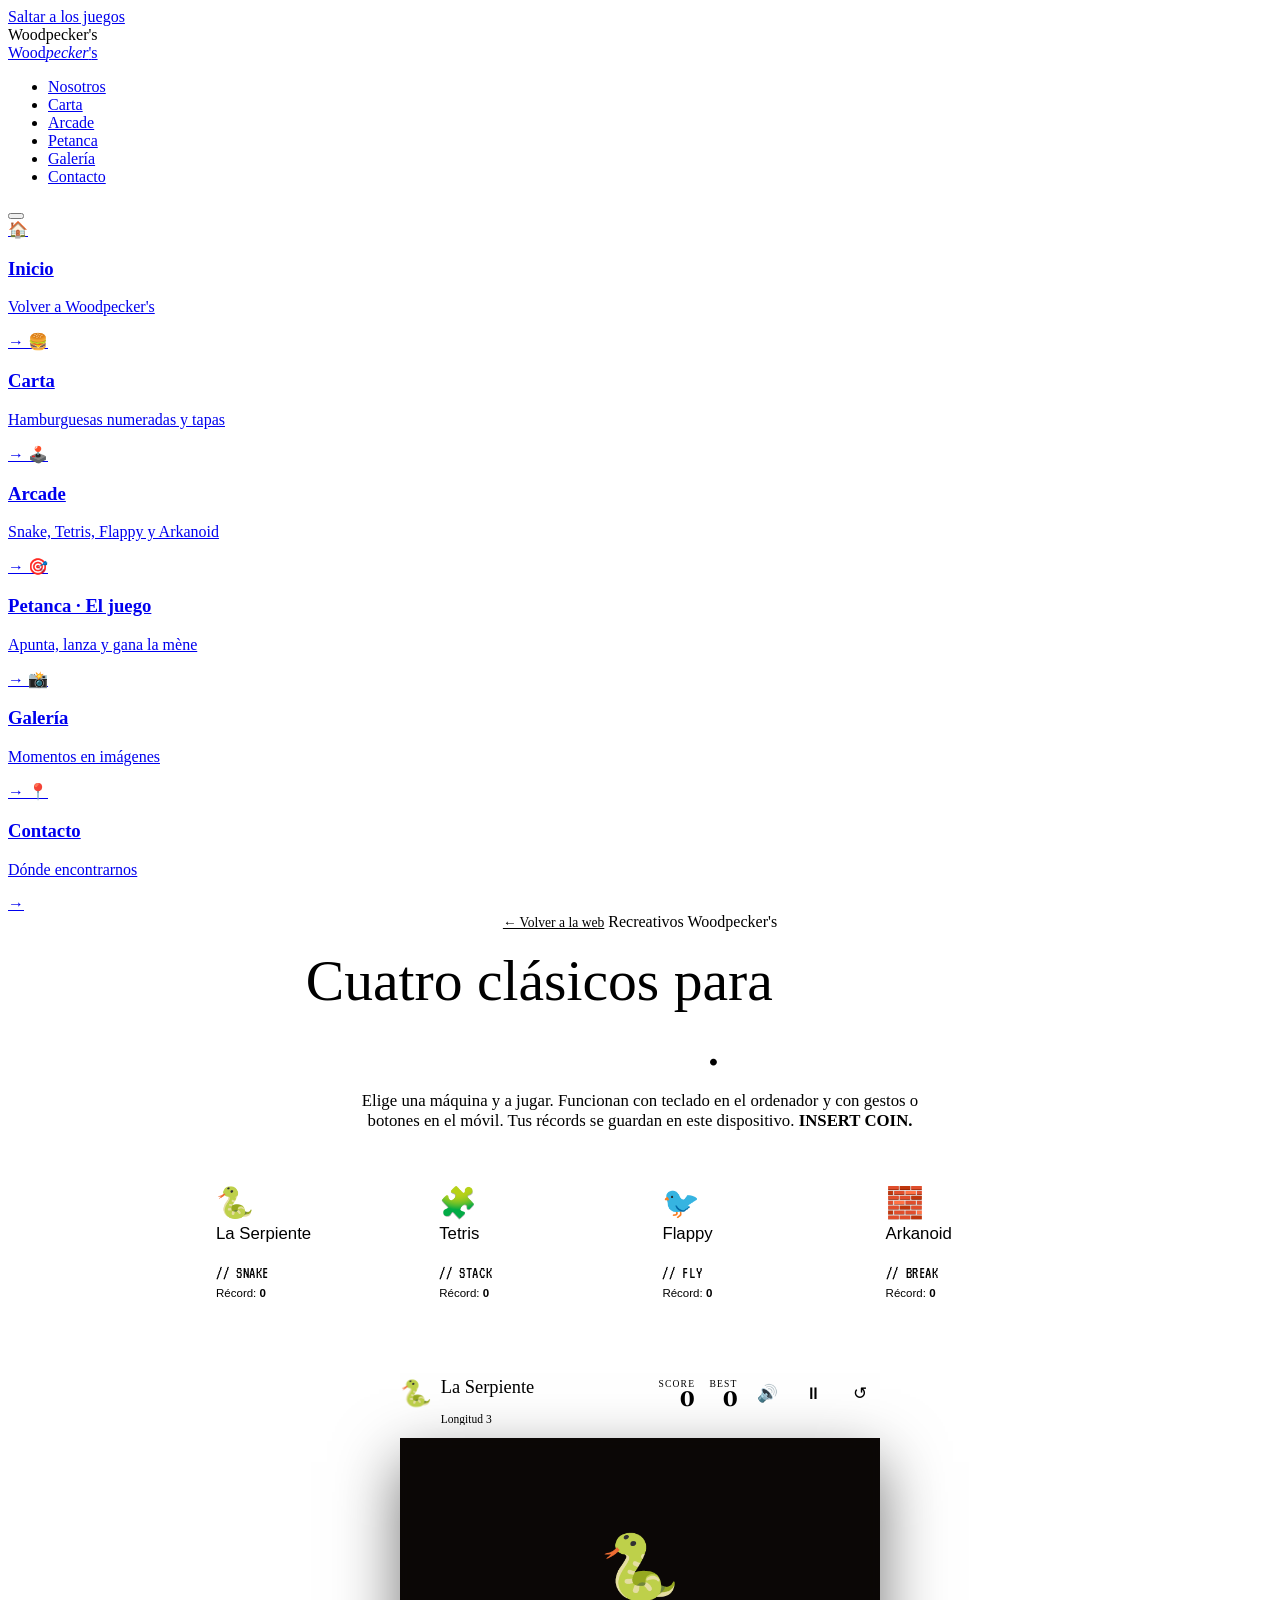
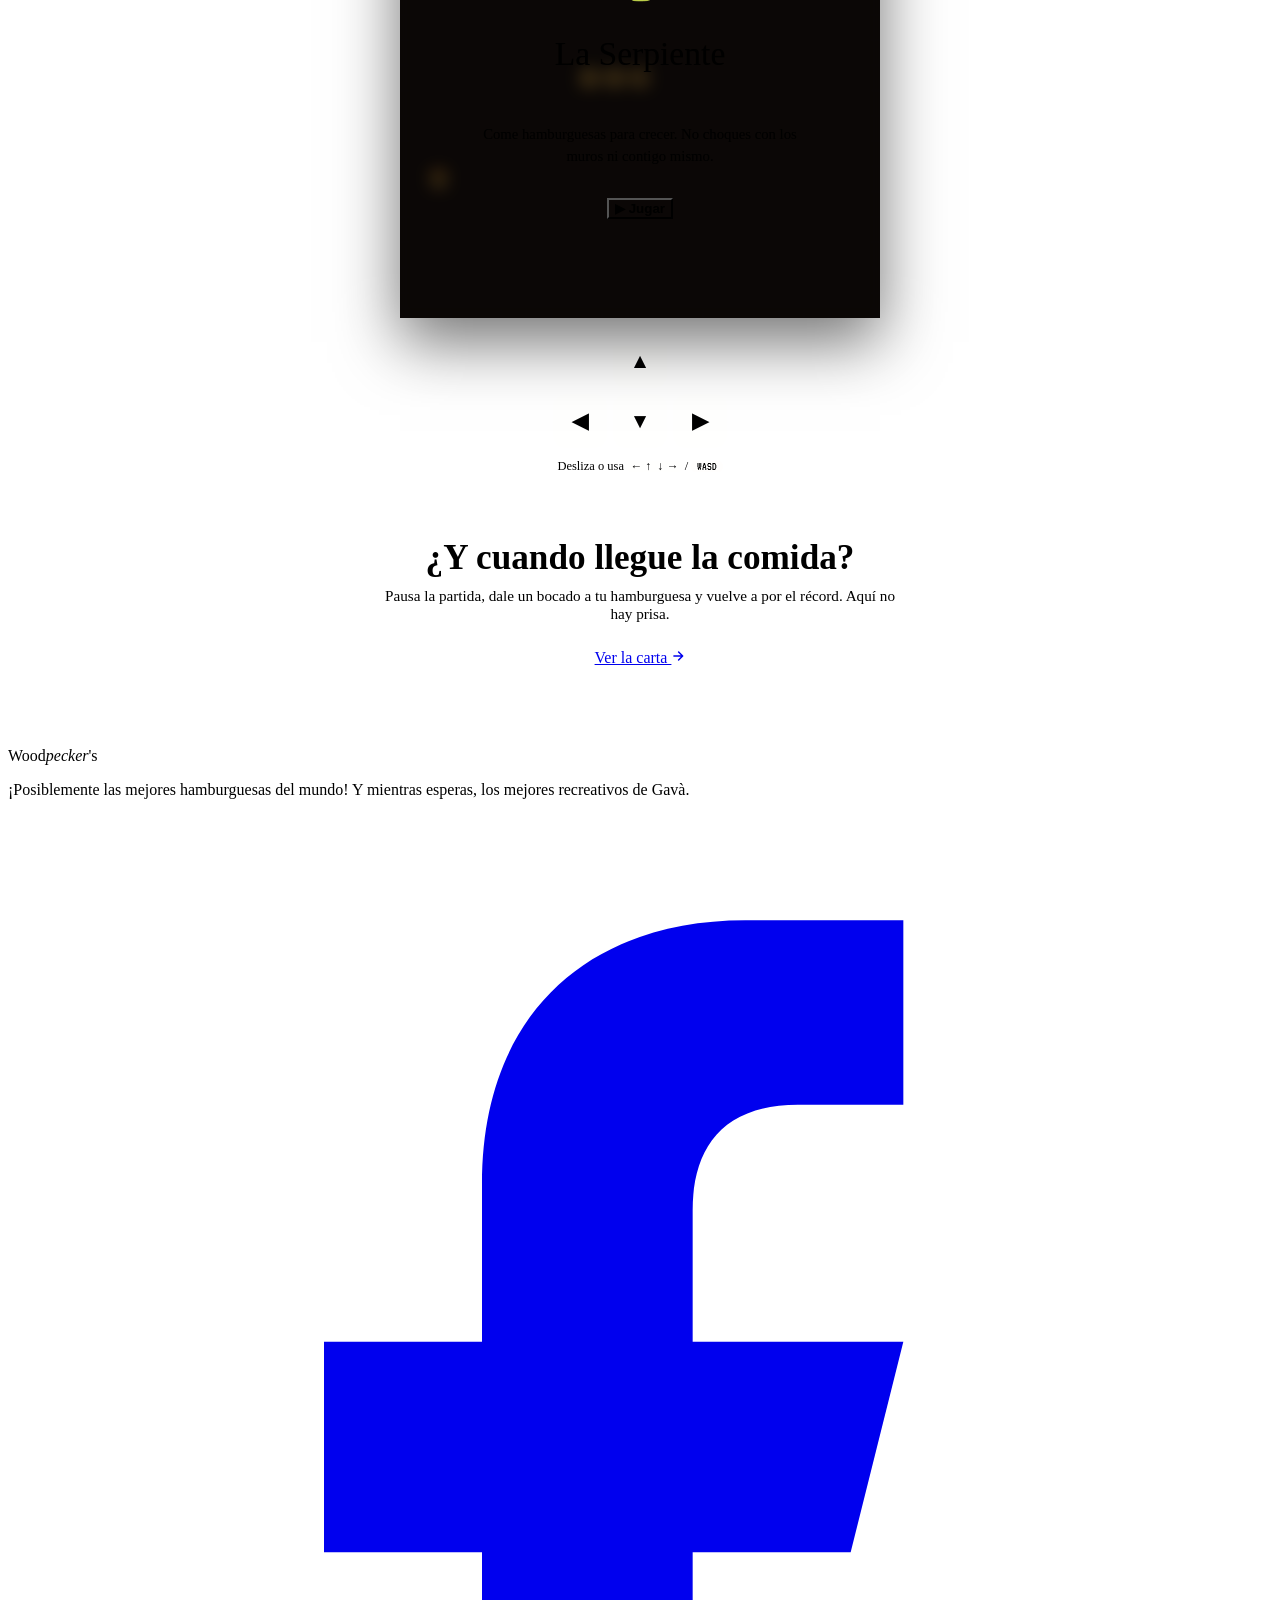
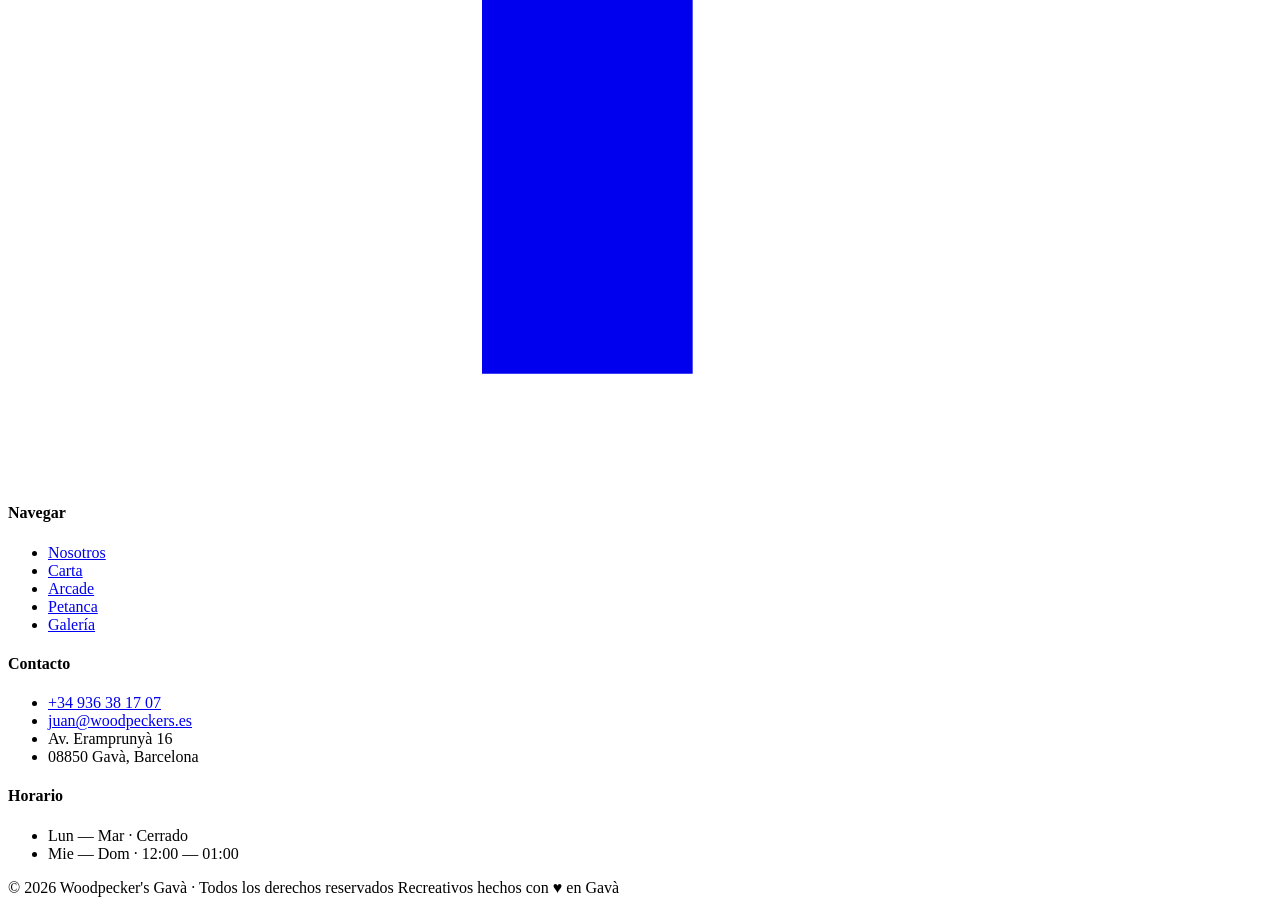
==== arcade.html @ 846795a3 "Add files via upload" ====
<!DOCTYPE html>
<html lang="es">
<head>
<meta charset="UTF-8" />
<meta name="viewport" content="width=device-width, initial-scale=1.0, viewport-fit=cover, user-scalable=no" />
<meta name="theme-color" content="#0e0a08" />
<meta name="description" content="Recreativos Woodpecker's — juega gratis a Snake, Tetris, Flappy y Arkanoid mientras esperas tu hamburguesa. Cuatro clásicos retro jugables desde el móvil." />
<meta property="og:title" content="Recreativos Woodpecker's · Arcade" />
<meta property="og:description" content="Snake, Tetris, Flappy y Arkanoid. Cuatro clásicos para matar la espera, jugables desde tu móvil." />
<meta property="og:type" content="website" />
<meta property="og:url" content="https://woodpeckers.es/arcade.html" />
<meta property="og:image" content="https://woodpeckers.es/img/hero.webp" />
<meta property="og:locale" content="es_ES" />
<meta property="og:site_name" content="Woodpecker's Gavà" />
<link rel="canonical" href="https://woodpeckers.es/arcade.html" />
<title>Recreativos Woodpecker's · Snake, Tetris, Flappy y Arkanoid</title>

<link rel="icon" href="data:image/svg+xml,%3Csvg xmlns='http://www.w3.org/2000/svg' viewBox='0 0 100 100'%3E%3Ctext y='.9em' font-size='90'%3E🕹️%3C/text%3E%3C/svg%3E" />

<link rel="preconnect" href="https://fonts.googleapis.com">
<link rel="preconnect" href="https://fonts.gstatic.com" crossorigin>
<link href="https://fonts.googleapis.com/css2?family=Fraunces:ital,opsz,wght@0,9..144,300;0,9..144,500;0,9..144,700;0,9..144,900;1,9..144,500&family=Inter:wght@300;400;500;600;700&family=VT323&display=swap" rel="stylesheet">
<link rel="stylesheet" href="css/base.css" />

<style>
/* Utilidades específicas del arcade (el resto está en css/base.css) */
.grad-text-pixel { background: linear-gradient(135deg, var(--pixel), var(--lettuce)); -webkit-background-clip: text; background-clip: text; -webkit-text-fill-color: transparent; color: transparent; }
.btn-pixel { background: linear-gradient(135deg, var(--pixel), var(--lettuce)); color: var(--bg); font-weight: 600; box-shadow: 0 4px 16px var(--pixel-glow), inset 0 1px 0 rgba(255,255,255,.25); }
.btn-pixel:hover { transform: translateY(-3px); box-shadow: 0 12px 32px var(--pixel-glow), inset 0 1px 0 rgba(255,255,255,.3); }

/* =========================
   ARCADE PAGE
========================= */
.arc-page { padding-top: calc(var(--nav-h) + clamp(1.5rem, 6vw, 3rem)); padding-bottom: clamp(3rem, 8vw, 5rem); }
.game-hero { text-align: center; max-width: 760px; margin: 0 auto clamp(1.6rem, 4vw, 2.4rem); }
.game-hero h1 { font-size: clamp(2.1rem, 8vw, 3.6rem); font-weight: 500; margin: .7rem 0 .8rem; }
.game-hero h1 em { font-style: normal; }
.game-hero p { color: var(--cream-dim); max-width: 580px; margin: 0 auto; font-size: clamp(.95rem, 2.6vw, 1.05rem); }
.game-back { display: inline-flex; align-items: center; gap: .4rem; font-size: .85rem; color: var(--cream-dim); margin-bottom: .4rem; transition: color .3s; }
.game-back:hover { color: var(--mustard); }

/* SELECTOR */
.arc-select { display: grid; grid-template-columns: repeat(4, 1fr); gap: .8rem; max-width: 880px; margin: 0 auto clamp(2rem, 5vw, 3rem); }
.arc-card { position: relative; overflow: hidden; text-align: left; background: var(--surface); border: 1px solid var(--border); border-radius: var(--radius); padding: 1.1rem 1rem 1rem; transition: border-color .35s, transform .35s var(--ease-out), box-shadow .35s; display: flex; flex-direction: column; gap: .25rem; }
.arc-card::before { content: ""; position: absolute; inset: 0; background: radial-gradient(120px 120px at 50% 0%, var(--pixel-glow), transparent 70%); opacity: 0; transition: opacity .35s; pointer-events: none; }
.arc-card:hover { transform: translateY(-4px); border-color: rgba(123,228,149,.4); box-shadow: 0 16px 36px rgba(0,0,0,.4); }
.arc-card:hover::before { opacity: .7; }
.arc-card[aria-pressed="true"] { border-color: var(--pixel); box-shadow: 0 0 0 1px var(--pixel), 0 16px 36px rgba(0,0,0,.45); }
.arc-card[aria-pressed="true"]::before { opacity: 1; }
.arc-card .ac-emoji { font-size: 1.9rem; line-height: 1; }
.arc-card h3 { font-size: 1.05rem; font-weight: 500; margin-top: .15rem; }
.arc-card .ac-tag { font-family: 'VT323', monospace; font-size: 1rem; letter-spacing: .04em; color: var(--pixel); }
.arc-card .ac-best { font-size: .72rem; color: var(--cream-dim); margin-top: .15rem; }
.arc-card .ac-best b { color: var(--mustard); font-weight: 600; }

/* CONSOLE */
.arc-console { width: 100%; max-width: 480px; margin: 0 auto; }

.arc-hud { display: flex; align-items: center; gap: .6rem; margin-bottom: .8rem; }
.arc-title { display: flex; align-items: center; gap: .55rem; flex: 1 1 auto; min-width: 0; }
.arc-title .ah-emoji { font-size: 1.6rem; line-height: 1; flex-shrink: 0; }
.arc-title h2 { font-size: 1.15rem; font-weight: 500; line-height: 1.05; }
.arc-title .ah-info { display: block; font-size: .72rem; color: var(--cream-dim); margin-top: .1rem; white-space: nowrap; overflow: hidden; text-overflow: ellipsis; }
.arc-scores { display: flex; gap: .9rem; flex-shrink: 0; }
.arc-scores > div { text-align: right; }
.arc-scores span { display: block; font-size: .6rem; letter-spacing: .12em; text-transform: uppercase; color: var(--cream-dim); }
.arc-scores b { font-family: 'Fraunces', serif; font-size: 1.3rem; line-height: 1; }
.arc-scores .as-score b { color: var(--pixel); }
.arc-scores .as-best b { color: var(--mustard); }
.arc-actions { display: flex; gap: .4rem; flex-shrink: 0; }
.arc-iconbtn { width: 40px; height: 40px; border-radius: 11px; border: 1px solid var(--border-strong); background: rgba(254,245,231,.03); display: inline-flex; align-items: center; justify-content: center; font-size: 1.05rem; transition: border-color .3s, background .3s, transform .2s; }
.arc-iconbtn:hover { border-color: var(--mustard); background: rgba(252,191,73,.08); transform: translateY(-2px); }
.arc-iconbtn:active { transform: translateY(0) scale(.94); }

/* STAGE */
.arc-stage { position: relative; border-radius: var(--radius); overflow: hidden; border: 1px solid var(--border-strong); box-shadow: 0 24px 60px rgba(0,0,0,.55), inset 0 1px 0 rgba(255,255,255,.04); background: #0b0805; touch-action: none; }
#gameCanvas { width: 100%; height: auto; display: block; touch-action: none; image-rendering: optimizeQuality; }

.arc-overlay { position: absolute; inset: 0; display: flex; flex-direction: column; align-items: center; justify-content: center; text-align: center; gap: .45rem; padding: 1.6rem; background: rgba(11,8,6,.86); -webkit-backdrop-filter: blur(7px); backdrop-filter: blur(7px); opacity: 0; visibility: hidden; transition: opacity .35s var(--ease-out), visibility .35s; z-index: 5; }
.arc-overlay.show { opacity: 1; visibility: visible; }
.arc-overlay .arc-big { font-size: clamp(2.6rem, 14vw, 4rem); line-height: 1; }
.arc-overlay h2 { font-size: clamp(1.5rem, 7vw, 2.1rem); font-weight: 500; }
.arc-overlay p { color: var(--cream-dim); font-size: .92rem; max-width: 320px; line-height: 1.5; }
.arc-overlay .arc-newbest { color: var(--pixel); font-weight: 600; font-size: .85rem; letter-spacing: .04em; }
.arc-overlay .btn { margin-top: .6rem; }

/* CONTROLS */
.arc-controls { display: flex; align-items: center; justify-content: center; gap: .55rem; margin-top: 1rem; min-height: 56px; flex-wrap: wrap; touch-action: manipulation; }
.arc-controls[data-layout="dpad"] { display: grid; grid-template-columns: repeat(3, 54px); grid-template-rows: repeat(2, 54px); gap: 6px; justify-content: center; }
.arc-controls[data-layout="dpad"] .cb-up { grid-column: 2; grid-row: 1; }
.arc-controls[data-layout="dpad"] .cb-left { grid-column: 1; grid-row: 2; }
.arc-controls[data-layout="dpad"] .cb-down { grid-column: 2; grid-row: 2; }
.arc-controls[data-layout="dpad"] .cb-right { grid-column: 3; grid-row: 2; }
.cbtn { -webkit-user-select: none; user-select: none; -webkit-tap-highlight-color: transparent; height: 54px; min-width: 54px; padding: 0 1rem; border-radius: 13px; border: 1px solid var(--border-strong); background: rgba(254,245,231,.04); display: inline-flex; align-items: center; justify-content: center; font-size: 1.3rem; font-weight: 600; color: var(--cream); transition: background .15s, border-color .15s, transform .1s; }
.cbtn .cb-lbl { font-family: 'VT323', monospace; font-size: 1.05rem; letter-spacing: .05em; margin-left: .4rem; color: var(--cream-dim); }
.cbtn:hover { border-color: var(--mustard); }
.cbtn.pressed { background: rgba(252,191,73,.16); border-color: var(--mustard); transform: scale(.95); }
.cbtn.cb-primary { background: linear-gradient(135deg, var(--pixel), var(--lettuce)); color: var(--bg); border-color: transparent; flex: 1 1 auto; max-width: 320px; font-family: 'Inter', sans-serif; font-size: 1rem; }
.cbtn.cb-flap { height: 64px; font-size: 1.1rem; letter-spacing: .02em; }
.arc-hint { text-align: center; font-size: .78rem; color: var(--cream-dim); margin-top: .7rem; min-height: 1.2em; padding: 0 .5rem; }
.arc-hint kbd { font-family: 'VT323', monospace; background: rgba(254,245,231,.07); border: 1px solid var(--border); border-radius: 5px; padding: 0 .35rem; font-size: .95em; color: var(--cream); }

/* HOW / OTHER GAMES */
.arc-more { max-width: 720px; margin: clamp(2.5rem, 7vw, 4rem) auto 0; text-align: center; }
.arc-more h2 { font-size: clamp(1.6rem, 5vw, 2.2rem); margin-bottom: .6rem; }
.arc-more h2 em { font-style: normal; }
.arc-more p { color: var(--cream-dim); max-width: 520px; margin: 0 auto 1.6rem; font-size: .95rem; }

/* RESPONSIVE */
@media (max-width: 620px) {
  .arc-select { grid-template-columns: repeat(2, 1fr); }
}
@media (max-width: 480px) {
  .arc-page { padding-top: calc(var(--nav-h) + .8rem); }
  .game-hero { margin-bottom: 1rem; }
  .game-hero p { display: none; }
  .arc-scores { gap: .7rem; }
  .arc-scores b { font-size: 1.1rem; }
  .arc-title h2 { font-size: 1.05rem; }
}
@media (max-height: 720px) {
  .game-hero p { display: none; }
}
@media print { .arc-controls { display: none; } }
</style>
</head>
<body>

<a class="skip-link" href="#arcade">Saltar a los juegos</a>

<!-- SCROLL PROGRESS -->
<div class="scroll-progress" aria-hidden="true"><div class="scroll-progress-bar"></div></div>

<!-- LOADER -->
<div id="loader" aria-hidden="true">
  <div class="loader-logo">
    <span>Wood</span><span>pecker</span><span>'</span><span>s</span>
  </div>
</div>

<!-- NAV -->
<header class="nav" id="nav" role="banner">
  <a href="index.html" class="brand" aria-label="Woodpecker's Gavà - Inicio">
    Wood<em>pecker</em><span class="apos">'</span>s
  </a>
  <nav aria-label="Navegación principal">
    <ul class="nav-links">
      <li><a href="index.html#historia">Nosotros</a></li>
      <li><a href="carta.html">Carta</a></li>
      <li><a href="arcade.html" class="active" aria-current="page">Arcade</a></li>
      <li><a href="petanca.html">Petanca</a></li>
      <li><a href="index.html#galeria">Galería</a></li>
      <li><a href="index.html#visita">Contacto</a></li>
    </ul>
  </nav>
  <button class="menu-toggle" id="menuToggle" aria-label="Abrir menú" aria-expanded="false" aria-controls="mobileMenu" type="button">
    <span class="bar"></span>
    <span class="bar"></span>
  </button>
</header>

<!-- MOBILE MENU -->
<nav class="mobile-menu" id="mobileMenu" aria-label="Menú de navegación móvil" aria-hidden="true">
  <div class="mobile-menu-nav">
    <a href="index.html" class="mobile-menu-item">
      <span class="mobile-menu-icon hero-icon" aria-hidden="true">🏠</span>
      <div class="mobile-menu-text"><h3>Inicio</h3><p>Volver a Woodpecker's</p></div>
      <span class="mobile-menu-arrow" aria-hidden="true">→</span>
    </a>
    <a href="carta.html" class="mobile-menu-item">
      <span class="mobile-menu-icon cart-icon" aria-hidden="true">🍔</span>
      <div class="mobile-menu-text"><h3>Carta</h3><p>Hamburguesas numeradas y tapas</p></div>
      <span class="mobile-menu-arrow" aria-hidden="true">→</span>
    </a>
    <a href="arcade.html" class="mobile-menu-item">
      <span class="mobile-menu-icon arcade-icon" aria-hidden="true">🕹️</span>
      <div class="mobile-menu-text"><h3>Arcade</h3><p>Snake, Tetris, Flappy y Arkanoid</p></div>
      <span class="mobile-menu-arrow" aria-hidden="true">→</span>
    </a>
    <a href="petanca.html" class="mobile-menu-item">
      <span class="mobile-menu-icon petanca-icon" aria-hidden="true">🎯</span>
      <div class="mobile-menu-text"><h3>Petanca · El juego</h3><p>Apunta, lanza y gana la mène</p></div>
      <span class="mobile-menu-arrow" aria-hidden="true">→</span>
    </a>
    <a href="index.html#galeria" class="mobile-menu-item">
      <span class="mobile-menu-icon gallery-icon" aria-hidden="true">📸</span>
      <div class="mobile-menu-text"><h3>Galería</h3><p>Momentos en imágenes</p></div>
      <span class="mobile-menu-arrow" aria-hidden="true">→</span>
    </a>
    <a href="index.html#visita" class="mobile-menu-item">
      <span class="mobile-menu-icon contact-icon" aria-hidden="true">📍</span>
      <div class="mobile-menu-text"><h3>Contacto</h3><p>Dónde encontrarnos</p></div>
      <span class="mobile-menu-arrow" aria-hidden="true">→</span>
    </a>
  </div>
</nav>

<main id="arcade">
<section class="arc-page">
  <div class="container">
    <div class="game-hero reveal blur">
      <a href="index.html#arcade" class="game-back">← Volver a la web</a>
      <span class="eyebrow">Recreativos Woodpecker's</span>
      <h1>Cuatro clásicos para <em class="grad-text-pixel">matar la espera</em>.</h1>
      <p>Elige una máquina y a jugar. Funcionan con teclado en el ordenador y con gestos o botones en el móvil. Tus récords se guardan en este dispositivo. <strong>INSERT COIN.</strong></p>
    </div>

    <!-- SELECTOR -->
    <div class="arc-select reveal" style="--delay:.05s" role="tablist" aria-label="Elige un juego" id="arcSelect">
      <button class="arc-card" type="button" role="tab" data-game="snake" aria-pressed="false">
        <span class="ac-emoji" aria-hidden="true">🐍</span>
        <h3>La Serpiente</h3>
        <span class="ac-tag">// SNAKE</span>
        <span class="ac-best">Récord: <b data-best="snake">0</b></span>
      </button>
      <button class="arc-card" type="button" role="tab" data-game="tetris" aria-pressed="false">
        <span class="ac-emoji" aria-hidden="true">🧩</span>
        <h3>Tetris</h3>
        <span class="ac-tag">// STACK</span>
        <span class="ac-best">Récord: <b data-best="tetris">0</b></span>
      </button>
      <button class="arc-card" type="button" role="tab" data-game="flappy" aria-pressed="false">
        <span class="ac-emoji" aria-hidden="true">🐦</span>
        <h3>Flappy</h3>
        <span class="ac-tag">// FLY</span>
        <span class="ac-best">Récord: <b data-best="flappy">0</b></span>
      </button>
      <button class="arc-card" type="button" role="tab" data-game="arkanoid" aria-pressed="false">
        <span class="ac-emoji" aria-hidden="true">🧱</span>
        <h3>Arkanoid</h3>
        <span class="ac-tag">// BREAK</span>
        <span class="ac-best">Récord: <b data-best="arkanoid">0</b></span>
      </button>
    </div>

    <!-- CONSOLE -->
    <div class="arc-console reveal" style="--delay:.1s" id="console">
      <div class="arc-hud">
        <div class="arc-title">
          <span class="ah-emoji" id="ahEmoji" aria-hidden="true">🐍</span>
          <div style="min-width:0;">
            <h2 id="ahName">La Serpiente</h2>
            <span class="ah-info" id="ahInfo">Longitud 3</span>
          </div>
        </div>
        <div class="arc-scores">
          <div class="as-score"><span>Score</span><b id="scoreVal">0</b></div>
          <div class="as-best"><span>Best</span><b id="bestVal">0</b></div>
        </div>
        <div class="arc-actions">
          <button class="arc-iconbtn" id="btnMute" type="button" aria-label="Activar o silenciar sonido" aria-pressed="false">🔊</button>
          <button class="arc-iconbtn" id="btnPause" type="button" aria-label="Pausar o reanudar">⏸</button>
          <button class="arc-iconbtn" id="btnRestart" type="button" aria-label="Reiniciar partida">↺</button>
        </div>
      </div>

      <div class="arc-stage" id="stage">
        <canvas id="gameCanvas" role="img" aria-label="Zona de juego. Usa los botones o gestos para jugar."></canvas>
        <div class="arc-overlay show" id="overlay" role="alertdialog" aria-live="polite">
          <div class="arc-big" id="ovIcon" aria-hidden="true">🐍</div>
          <h2 id="ovTitle">La Serpiente</h2>
          <p id="ovText"></p>
          <p class="arc-newbest" id="ovBest" hidden>¡NUEVO RÉCORD!</p>
          <button class="btn btn-pixel" id="ovBtn" type="button">▶ Jugar</button>
        </div>
      </div>

      <div class="arc-controls" id="controls"></div>
      <p class="arc-hint" id="hint"></p>
    </div>

    <div class="arc-more reveal">
      <h2>¿Y cuando llegue la <em class="grad-text-mustard">comida</em>?</h2>
      <p>Pausa la partida, dale un bocado a tu hamburguesa y vuelve a por el récord. Aquí no hay prisa.</p>
      <a href="carta.html" class="btn btn-primary">Ver la carta
        <svg width="14" height="14" viewBox="0 0 24 24" fill="none" stroke="currentColor" stroke-width="2.5" stroke-linecap="round" stroke-linejoin="round" aria-hidden="true"><path d="M5 12h14M13 5l7 7-7 7"/></svg>
      </a>
    </div>
  </div>
</section>
</main>

<footer role="contentinfo">
  <div class="footer-top">
    <div class="footer-brand">
      <div class="brand" aria-hidden="true">Wood<em>pecker</em><span class="apos">'</span>s</div>
      <p>¡Posiblemente las mejores hamburguesas del mundo! Y mientras esperas, los mejores recreativos de Gavà.</p>
      <div class="socials" aria-label="Redes sociales">
        <a href="https://www.facebook.com/BarWoodpeckers/" target="_blank" rel="noopener noreferrer" aria-label="Facebook"><svg viewBox="0 0 24 24" fill="currentColor" aria-hidden="true"><path d="M13 22v-8h3l1-4h-4V7.5c0-1.1.5-2 2-2h2V2h-3c-3 0-5 1.8-5 5v3H6v4h3v8h4z"/></svg></a>
      </div>
    </div>
    <div class="footer-col">
      <h4>Navegar</h4>
      <ul>
        <li><a href="index.html#historia">Nosotros</a></li>
        <li><a href="carta.html">Carta</a></li>
        <li><a href="arcade.html">Arcade</a></li>
        <li><a href="petanca.html">Petanca</a></li>
        <li><a href="index.html#galeria">Galería</a></li>
      </ul>
    </div>
    <div class="footer-col">
      <h4>Contacto</h4>
      <ul>
        <li><a href="tel:+34936381707">+34 936 38 17 07</a></li>
        <li><a href="mailto:juan@woodpeckers.es">juan@woodpeckers.es</a></li>
        <li>Av. Eramprunyà 16</li>
        <li>08850 Gavà, Barcelona</li>
      </ul>
    </div>
    <div class="footer-col">
      <h4>Horario</h4>
      <ul>
        <li>Lun — Mar · Cerrado</li>
        <li>Mie — Dom · 12:00 — 01:00</li>
      </ul>
    </div>
  </div>
  <div class="footer-bottom">
    <span>© <span id="footerYear">2026</span> Woodpecker's Gavà · Todos los derechos reservados</span>
    <span>Recreativos hechos con <span class="heart" aria-label="amor">♥</span> en Gavà</span>
  </div>
</footer>

<script src="js/site.js"></script>

<script>
/* ============================================================
   RECREATIVOS WOODPECKER'S — motor + 4 juegos
   Snake · Tetris · Flappy · Arkanoid
   Resolución lógica fija por juego, escalada al canvas (DPR).
   Entrada: teclado, gestos táctiles y botones en pantalla.
============================================================ */
(function () {
  'use strict';

  /* ---------- util ---------- */
  const clamp = (v, a, b) => v < a ? a : v > b ? b : v;
  const rand = (a, b) => a + Math.random() * (b - a);
  const reduceMotion = window.matchMedia('(prefers-reduced-motion: reduce)').matches;

  /* ---------- FX: screen shake (juice) ---------- */
  let shakeAmt = 0;
  const FX = { shake(n) { if (!reduceMotion) shakeAmt = Math.max(shakeAmt, n); } };

  // roundRect polyfill
  if (!CanvasRenderingContext2D.prototype.roundRect) {
    CanvasRenderingContext2D.prototype.roundRect = function (x, y, w, h, r) {
      r = Math.min(r, Math.abs(w) / 2, Math.abs(h) / 2);
      this.beginPath();
      this.moveTo(x + r, y);
      this.arcTo(x + w, y, x + w, y + h, r);
      this.arcTo(x + w, y + h, x, y + h, r);
      this.arcTo(x, y + h, x, y, r);
      this.arcTo(x, y, x + w, y, r);
      this.closePath();
      return this;
    };
  }

  /* ---------- sonido (WebAudio mínimo) ---------- */
  const Sound = {
    ctx: null, muted: localStorage.getItem('wp_arc_muted') === '1', _timers: [],
    ensure() { if (!this.ctx) { try { this.ctx = new (window.AudioContext || window.webkitAudioContext)(); } catch (e) { this.ctx = null; } } if (this.ctx && this.ctx.state === 'suspended') this.ctx.resume(); },
    _later(fn, ms) { this._timers.push(setTimeout(fn, ms)); },
    stop() { this._timers.forEach(clearTimeout); this._timers.length = 0; },
    blip(freq, dur, type, vol) {
      if (this.muted || !this.ctx) return;
      const t = this.ctx.currentTime;
      const o = this.ctx.createOscillator(), g = this.ctx.createGain();
      o.type = type || 'square'; o.frequency.value = freq;
      g.gain.setValueAtTime(0.0001, t);
      g.gain.exponentialRampToValueAtTime(vol || 0.12, t + 0.01);
      g.gain.exponentialRampToValueAtTime(0.0001, t + (dur || 0.1));
      o.connect(g).connect(this.ctx.destination);
      o.start(t); o.stop(t + (dur || 0.1) + 0.02);
    },
    eat() { this.blip(660, 0.09, 'square', 0.1); },
    score() { this.blip(880, 0.1, 'triangle', 0.12); this._later(() => this.blip(1180, 0.1, 'triangle', 0.1), 70); },
    hit() { this.blip(420, 0.06, 'square', 0.09); },
    flap() { this.blip(520, 0.07, 'sine', 0.09); },
    rotate() { this.blip(300, 0.05, 'square', 0.07); },
    line() { this.blip(700, 0.12, 'sawtooth', 0.1); this._later(() => this.blip(1040, 0.14, 'sawtooth', 0.1), 90); },
    over() { [440, 330, 247, 196].forEach((f, i) => this._later(() => this.blip(f, 0.16, 'square', 0.1), i * 130)); }
  };

  /* ---------- best scores ---------- */
  const Best = {
    get(id) { return parseInt(localStorage.getItem('wp_arc_best_' + id) || '0', 10) || 0; },
    set(id, v) { if (v > this.get(id)) { localStorage.setItem('wp_arc_best_' + id, String(v)); return true; } return false; }
  };

  /* ============================================================
     SNAKE
  ============================================================ */
  function Snake() {
    const COLS = 19, ROWS = 19, CELL = 26;
    const W = COLS * CELL, H = ROWS * CELL;
    let snake, prev, dir, nextDir, food, score, over, moveT, step, grow;

    function placeFood() {
      let p;
      do { p = { x: (Math.random() * COLS) | 0, y: (Math.random() * ROWS) | 0 }; }
      while (snake.some(s => s.x === p.x && s.y === p.y));
      food = p;
    }
    return {
      id: 'snake', name: 'La Serpiente', emoji: '🐍', W, H,
      help: 'Come hamburguesas para crecer. No choques con los muros ni contigo mismo.',
      controlHint: 'Desliza o usa <kbd>← ↑ ↓ →</kbd> / <kbd>WASD</kbd>',
      controls: [
        { action: 'up', icon: '▲', cls: 'cb-up' },
        { action: 'left', icon: '◀', cls: 'cb-left' },
        { action: 'down', icon: '▼', cls: 'cb-down' },
        { action: 'right', icon: '▶', cls: 'cb-right' }
      ], layout: 'dpad',
      get score() { return score; }, get over() { return over; },
      info() { return 'Longitud ' + snake.length; },
      reset() {
        snake = [{ x: 9, y: 9 }, { x: 8, y: 9 }, { x: 7, y: 9 }];
        prev = snake.map(s => ({ x: s.x, y: s.y }));
        dir = { x: 1, y: 0 }; nextDir = dir; score = 0; over = false;
        moveT = 0; step = 150; grow = 0; placeFood();
      },
      action(a) {
        const map = { up: { x: 0, y: -1 }, down: { x: 0, y: 1 }, left: { x: -1, y: 0 }, right: { x: 1, y: 0 } };
        const d = map[a]; if (!d) return;
        if (d.x === -dir.x && d.y === -dir.y) return; // no reversa
        nextDir = d;
      },
      gesture(g) { ({ U: () => this.action('up'), D: () => this.action('down'), L: () => this.action('left'), R: () => this.action('right') }[g] || (() => {}))(); },
      update(dt) {
        moveT += dt;
        step = Math.max(70, 150 - snake.length * 2.5);
        if (moveT < step) return;
        moveT = 0; dir = nextDir;
        const head = { x: snake[0].x + dir.x, y: snake[0].y + dir.y };
        if (head.x < 0 || head.y < 0 || head.x >= COLS || head.y >= ROWS || snake.some(s => s.x === head.x && s.y === head.y)) {
          over = true; Sound.over(); return;
        }
        prev = snake.map(s => ({ x: s.x, y: s.y }));
        snake.unshift(head);
        if (head.x === food.x && head.y === food.y) { score += 1; grow += 1; Sound.eat(); placeFood(); }
        if (grow > 0) grow--; else snake.pop();
      },
      draw(ctx) {
        ctx.fillStyle = '#0f0a07'; ctx.fillRect(0, 0, W, H);
        // grid sutil
        ctx.strokeStyle = 'rgba(254,245,231,.04)'; ctx.lineWidth = 1;
        for (let i = 1; i < COLS; i++) { ctx.beginPath(); ctx.moveTo(i * CELL, 0); ctx.lineTo(i * CELL, H); ctx.stroke(); }
        for (let j = 1; j < ROWS; j++) { ctx.beginPath(); ctx.moveTo(0, j * CELL); ctx.lineTo(W, j * CELL); ctx.stroke(); }
        // comida (hamburguesa)
        ctx.font = (CELL - 4) + 'px serif'; ctx.textAlign = 'center'; ctx.textBaseline = 'middle';
        ctx.fillText('🍔', food.x * CELL + CELL / 2, food.y * CELL + CELL / 2 + 1);
        // serpiente (interpolada para un deslizamiento suave entre celdas)
        const f = over ? 1 : clamp(moveT / step, 0, 1);
        const lerp = (a, b) => a + (b - a) * f;
        for (let i = snake.length - 1; i >= 0; i--) {
          const s = snake[i];
          const src = prev[Math.min(i, prev.length - 1)] || s;
          const gx = lerp(src.x, s.x), gy = lerp(src.y, s.y);
          const t = i / Math.max(1, snake.length - 1);
          const head = i === 0;
          ctx.fillStyle = head ? '#fcbf49' : `rgba(167,201,87,${0.9 - t * 0.45})`;
          ctx.roundRect(gx * CELL + 1.5, gy * CELL + 1.5, CELL - 3, CELL - 3, 7); ctx.fill();
          if (head) {
            ctx.fillStyle = '#0e0a08';
            const ex = gx * CELL + CELL / 2, ey = gy * CELL + CELL / 2;
            ctx.beginPath();
            ctx.arc(ex + dir.x * 4 - dir.y * 4, ey + dir.y * 4 - dir.x * 4, 2.4, 0, 7); ctx.fill();
            ctx.beginPath();
            ctx.arc(ex + dir.x * 4 + dir.y * 4, ey + dir.y * 4 + dir.x * 4, 2.4, 0, 7); ctx.fill();
          }
        }
      }
    };
  }

  /* ============================================================
     TETRIS
  ============================================================ */
  function Tetris() {
    const COLS = 10, ROWS = 20, CELL = 26;
    const W = COLS * CELL, H = ROWS * CELL;
    const SHAPES = {
      I: { c: '#59c3e6', m: [[1, 1, 1, 1]] },
      O: { c: '#fcbf49', m: [[1, 1], [1, 1]] },
      T: { c: '#b86bd6', m: [[0, 1, 0], [1, 1, 1]] },
      S: { c: '#a7c957', m: [[0, 1, 1], [1, 1, 0]] },
      Z: { c: '#e63946', m: [[1, 1, 0], [0, 1, 1]] },
      J: { c: '#5b8def', m: [[1, 0, 0], [1, 1, 1]] },
      L: { c: '#f3863d', m: [[0, 0, 1], [1, 1, 1]] }
    };
    const KEYS = Object.keys(SHAPES);
    const LOCK_DELAY = 500, MAX_RESETS = 15; // lock delay estilo Tetris moderno
    let grid, cur, nextK, bag, score, lines, level, over, dropT;
    let hold, holdUsed, grounded, lockT, lockResets;
    let held = { left: false, right: false, down: false }, dasT = 0, dasDir = 0, dasCharged = false;

    function newBag() { const b = KEYS.slice(); for (let i = b.length - 1; i > 0; i--) { const j = (Math.random() * (i + 1)) | 0;[b[i], b[j]] = [b[j], b[i]]; } return b; }
    function pull() { if (!bag.length) bag = newBag(); return bag.pop(); }
    function makePiece(k) {
      const m = SHAPES[k].m.map(r => r.slice());
      return { k, m, c: SHAPES[k].c, x: ((COLS - m[0].length) / 2) | 0, y: 0 };
    }
    function clearLockState() { grounded = false; lockT = 0; lockResets = 0; }
    function spawn(forceK) {
      const k = forceK || nextK || pull();
      if (!forceK) nextK = pull();
      cur = makePiece(k);
      holdUsed = false; clearLockState();
      if (collide(cur.m, cur.x, cur.y)) { over = true; Sound.over(); }
    }
    function holdPiece() {
      if (holdUsed || over) return;
      const k = cur.k;
      if (hold == null) { hold = k; spawn(); }
      else { const h = hold; hold = k; cur = makePiece(h); clearLockState(); if (collide(cur.m, cur.x, cur.y)) { over = true; Sound.over(); } }
      holdUsed = true; Sound.rotate();
    }
    // Tras un movimiento/giro válido: recalcula apoyo y aplica reset de lock delay.
    function afterShift() {
      if (!collide(cur.m, cur.x, cur.y + 1)) { grounded = false; }
      else if (!grounded) { grounded = true; lockT = 0; }
      else if (lockResets < MAX_RESETS) { lockT = 0; lockResets++; }
    }
    function collide(m, ox, oy) {
      for (let y = 0; y < m.length; y++) for (let x = 0; x < m[y].length; x++) {
        if (!m[y][x]) continue;
        const nx = ox + x, ny = oy + y;
        if (nx < 0 || nx >= COLS || ny >= ROWS) return true;
        if (ny >= 0 && grid[ny][nx]) return true;
      }
      return false;
    }
    function rotateM(m) {
      const r = m[0].map((_, i) => m.map(row => row[i]).reverse());
      return r;
    }
    function lock() {
      cur.m.forEach((row, y) => row.forEach((v, x) => { if (v && cur.y + y >= 0) grid[cur.y + y][cur.x + x] = cur.c; }));
      let cleared = 0;
      for (let y = ROWS - 1; y >= 0; y--) {
        if (grid[y].every(c => c)) { grid.splice(y, 1); grid.unshift(new Array(COLS).fill(0)); cleared++; y++; }
      }
      if (cleared) {
        lines += cleared; score += [0, 100, 300, 500, 800][cleared] * level;
        const nl = Math.floor(lines / 10) + 1;
        if (nl > level) level = nl;
        Sound.line(); FX.shake(cleared >= 4 ? 11 : 5);
      } else { Sound.hit(); }
      spawn();
    }
    function move(d) { if (!collide(cur.m, cur.x + d, cur.y)) { cur.x += d; afterShift(); } }
    return {
      id: 'tetris', name: 'Tetris', emoji: '🧩', W, H,
      help: 'Encaja las piezas y completa líneas para puntuar. Sube de nivel y acelera.',
      controlHint: '<kbd>← →</kbd> mover · <kbd>↑</kbd> girar · <kbd>↓</kbd> bajar · <kbd>espacio</kbd> soltar · <kbd>C</kbd> reservar',
      controls: [
        { action: 'hold', icon: '⇄' },
        { action: 'left', icon: '◀', hold: true },
        { action: 'up', icon: '⟳' },
        { action: 'right', icon: '▶', hold: true },
        { action: 'down', icon: '▼', hold: true },
        { action: 'fire', icon: '⤓' }
      ], layout: 'row',
      get score() { return score; }, get over() { return over; },
      info() { return 'Nivel ' + level + ' · Líneas ' + lines; },
      reset() {
        grid = Array.from({ length: ROWS }, () => new Array(COLS).fill(0));
        bag = newBag(); nextK = null; score = 0; lines = 0; level = 1; over = false; dropT = 0;
        hold = null; holdUsed = false; clearLockState();
        held = { left: false, right: false, down: false }; dasT = 0; dasDir = 0; dasCharged = false;
        spawn();
      },
      action(a, phase) {
        if (phase === 'up') { if (a === 'left' || a === 'right' || a === 'down') held[a] = false; return; }
        // phase down / tap
        if (a === 'hold') { holdPiece(); return; }
        if (a === 'up') { const r = rotateM(cur.m); for (const k of [0, -1, 1, -2, 2]) { if (!collide(r, cur.x + k, cur.y)) { cur.m = r; cur.x += k; Sound.rotate(); afterShift(); break; } } return; }
        if (a === 'fire') { let n = 0; while (!collide(cur.m, cur.x, cur.y + 1)) { cur.y++; n++; } score += n * 2; lock(); return; }
        if (a === 'left' || a === 'right') { move(a === 'left' ? -1 : 1); held[a] = true; dasDir = a === 'left' ? -1 : 1; dasT = 0; dasCharged = false; }
        if (a === 'down') { held.down = true; }
      },
      gesture(g) {
        if (g === 'tap' || g === 'U') this.action('up', 'down');
        else if (g === 'L') this.action('left', 'down');
        else if (g === 'R') this.action('right', 'down');
        else if (g === 'D') this.action('fire', 'down');
      },
      update(dt) {
        // DAS: mover una vez al pulsar, cargar 150 ms y luego repetir cada 55 ms
        if ((held.left && dasDir < 0) || (held.right && dasDir > 0)) {
          dasT += dt;
          const thresh = dasCharged ? 55 : 150;
          while (dasT >= thresh) { dasT -= thresh; move(dasDir); dasCharged = true; }
        } else { dasT = 0; dasCharged = false; }
        dropT += dt;
        const base = Math.max(70, 800 - (level - 1) * 70);
        const interval = held.down ? Math.min(45, base) : base;
        if (dropT >= interval) {
          dropT = 0;
          if (!collide(cur.m, cur.x, cur.y + 1)) {
            cur.y++; grounded = false; lockResets = 0;
            if (held.down) score += 1; // soft drop: 1 pt por celda
          } else { grounded = true; }
        }
        // lock delay: la pieza apoyada no se fija hasta agotar el tiempo de gracia
        if (grounded) { lockT += dt; if (lockT >= LOCK_DELAY) { lock(); } }
      },
      draw(ctx) {
        ctx.fillStyle = '#0b0805'; ctx.fillRect(0, 0, W, H);
        ctx.strokeStyle = 'rgba(254,245,231,.035)'; ctx.lineWidth = 1;
        for (let i = 1; i < COLS; i++) { ctx.beginPath(); ctx.moveTo(i * CELL, 0); ctx.lineTo(i * CELL, H); ctx.stroke(); }
        for (let j = 1; j < ROWS; j++) { ctx.beginPath(); ctx.moveTo(0, j * CELL); ctx.lineTo(W, j * CELL); ctx.stroke(); }
        const block = (x, y, c) => {
          const px = x * CELL, py = y * CELL;
          ctx.fillStyle = c; ctx.roundRect(px + 1, py + 1, CELL - 2, CELL - 2, 4); ctx.fill();
          ctx.fillStyle = 'rgba(255,255,255,.22)'; ctx.fillRect(px + 3, py + 3, CELL - 6, 3);
          ctx.fillStyle = 'rgba(0,0,0,.22)'; ctx.fillRect(px + 3, py + CELL - 6, CELL - 6, 3);
        };
        for (let y = 0; y < ROWS; y++) for (let x = 0; x < COLS; x++) if (grid[y][x]) block(x, y, grid[y][x]);
        // ghost
        if (cur && !over) {
          let gy = cur.y; while (!collide(cur.m, cur.x, gy + 1)) gy++;
          ctx.globalAlpha = 0.18;
          cur.m.forEach((row, yy) => row.forEach((v, xx) => { if (v) block(cur.x + xx, gy + yy, cur.c); }));
          ctx.globalAlpha = 1;
          cur.m.forEach((row, yy) => row.forEach((v, xx) => { if (v && cur.y + yy >= 0) block(cur.x + xx, cur.y + yy, cur.c); }));
        }
        // HOLD preview (panel arriba-izquierda)
        {
          const s = 12, pw = 4 * s + 12, ph = 3 * s + 18, px = 6, py = 6;
          ctx.fillStyle = 'rgba(11,8,6,.82)'; ctx.roundRect(px, py, pw, ph, 7); ctx.fill();
          ctx.strokeStyle = 'rgba(254,245,231,.14)'; ctx.lineWidth = 1; ctx.stroke();
          ctx.fillStyle = '#fcbf49'; ctx.font = '700 8px Inter, sans-serif'; ctx.textAlign = 'left'; ctx.textBaseline = 'top';
          ctx.fillText('HOLD', px + 6, py + 5);
          if (hold) {
            const m = SHAPES[hold].m, c = holdUsed ? 'rgba(254,245,231,.28)' : SHAPES[hold].c;
            const ox = px + (pw - m[0].length * s) / 2, oy = py + 13;
            m.forEach((row, yy) => row.forEach((v, xx) => {
              if (!v) return;
              ctx.fillStyle = c; ctx.roundRect(ox + xx * s + 1, oy + yy * s + 1, s - 2, s - 2, 3); ctx.fill();
            }));
          }
        }
        // NEXT preview (panel arriba-derecha)
        if (nextK) {
          const m = SHAPES[nextK].m, c = SHAPES[nextK].c, s = 12;
          const pw = 4 * s + 12, ph = 3 * s + 18, px = W - pw - 6, py = 6;
          ctx.fillStyle = 'rgba(11,8,6,.82)'; ctx.roundRect(px, py, pw, ph, 7); ctx.fill();
          ctx.strokeStyle = 'rgba(254,245,231,.14)'; ctx.lineWidth = 1; ctx.stroke();
          ctx.fillStyle = '#fcbf49'; ctx.font = '700 8px Inter, sans-serif'; ctx.textAlign = 'left'; ctx.textBaseline = 'top';
          ctx.fillText('NEXT', px + 6, py + 5);
          const ox = px + (pw - m[0].length * s) / 2, oy = py + 13;
          m.forEach((row, yy) => row.forEach((v, xx) => {
            if (!v) return;
            ctx.fillStyle = c; ctx.roundRect(ox + xx * s + 1, oy + yy * s + 1, s - 2, s - 2, 3); ctx.fill();
          }));
        }
      }
    };
  }

  /* ============================================================
     FLAPPY
  ============================================================ */
  function Flappy() {
    const W = 360, H = 560, GROUND = 70;
    const GRAV = 1500, FLAP = -420, SPEED = 165, GAP = 165, PW = 62, SPAWN = 1.45;
    let bird, pipes, score, over, started, spawnT, scroll;
    return {
      id: 'flappy', name: 'Flappy', emoji: '🐦', W, H,
      help: 'Toca para batir las alas y esquiva los tubos. Cada tubo superado suma un punto.',
      controlHint: 'Toca la pantalla o pulsa <kbd>espacio</kbd> / <kbd>↑</kbd> para volar',
      controls: [{ action: 'fire', icon: '🐦 VOLAR', cls: 'cb-primary cb-flap' }], layout: 'row',
      get score() { return score; }, get over() { return over; },
      info() { return started ? 'Tubos ' + score : 'Toca para empezar'; },
      reset() {
        bird = { x: 96, y: H / 2, vy: 0, r: 14 };
        pipes = []; score = 0; over = false; started = false; spawnT = 0; scroll = 0;
      },
      flap() {
        if (over) return;
        started = true; bird.vy = FLAP; Sound.flap();
      },
      action(a, phase) { if (phase !== 'up') this.flap(); },
      gesture() {}, onDown() { this.flap(); },
      update(dt) {
        const s = dt / 1000;
        // dificultad progresiva: acelera y estrecha el hueco con la puntuación
        const speed = SPEED + Math.min(75, score * 2.5);
        scroll += speed * s * 0.5;
        if (!started) { bird.y = H / 2 + Math.sin(Date.now() / 250) * 8; return; }
        bird.vy += GRAV * s; bird.y += bird.vy * s;
        spawnT += s;
        if (spawnT >= SPAWN) { spawnT = 0; const gap = Math.max(120, GAP - score * 3); const gy = rand(70, H - GROUND - gap - 70); pipes.push({ x: W + 20, gy, gap, passed: false }); }
        pipes.forEach(p => p.x -= speed * s);
        pipes = pipes.filter(p => p.x + PW > -10);
        for (const p of pipes) {
          if (!p.passed && p.x + PW < bird.x) { p.passed = true; score++; Sound.score(); }
          if (bird.x + bird.r > p.x && bird.x - bird.r < p.x + PW &&
            (bird.y - bird.r < p.gy || bird.y + bird.r > p.gy + p.gap)) { this.die(); }
        }
        if (bird.y + bird.r > H - GROUND) { bird.y = H - GROUND - bird.r; this.die(); }
        if (bird.y - bird.r < 0) { bird.y = bird.r; bird.vy = 0; }
      },
      die() { if (!over) { over = true; Sound.over(); } },
      draw(ctx) {
        const g = ctx.createLinearGradient(0, 0, 0, H);
        g.addColorStop(0, '#241a12'); g.addColorStop(1, '#14100b');
        ctx.fillStyle = g; ctx.fillRect(0, 0, W, H);
        // tubos
        pipes.forEach(p => {
          const grd = ctx.createLinearGradient(p.x, 0, p.x + PW, 0);
          grd.addColorStop(0, '#8b6f47'); grd.addColorStop(.5, '#c9a876'); grd.addColorStop(1, '#6f5836');
          ctx.fillStyle = grd;
          ctx.fillRect(p.x, 0, PW, p.gy);
          ctx.fillRect(p.x, p.gy + p.gap, PW, H - GROUND - p.gy - p.gap);
          ctx.fillStyle = '#7a5f3c';
          ctx.fillRect(p.x - 4, p.gy - 16, PW + 8, 16);
          ctx.fillRect(p.x - 4, p.gy + p.gap, PW + 8, 16);
        });
        // suelo
        ctx.fillStyle = '#3a2418'; ctx.fillRect(0, H - GROUND, W, GROUND);
        ctx.fillStyle = 'rgba(0,0,0,.25)';
        for (let i = 0; i < W; i += 24) ctx.fillRect((i - (scroll % 24)), H - GROUND, 12, 6);
        ctx.fillStyle = '#a7c957'; ctx.fillRect(0, H - GROUND, W, 5);
        // pájaro
        ctx.save();
        ctx.translate(bird.x, bird.y);
        ctx.rotate(clamp(bird.vy / 600, -0.5, 0.9));
        ctx.fillStyle = '#fcbf49'; ctx.beginPath(); ctx.arc(0, 0, bird.r, 0, 7); ctx.fill();
        ctx.fillStyle = '#e63946'; ctx.beginPath(); ctx.moveTo(bird.r - 2, -2); ctx.lineTo(bird.r + 8, 1); ctx.lineTo(bird.r - 2, 4); ctx.fill();
        ctx.fillStyle = '#a7c957'; ctx.beginPath(); ctx.ellipse(-3, 2, 7, 5, 0.4, 0, 7); ctx.fill();
        ctx.fillStyle = '#fff'; ctx.beginPath(); ctx.arc(5, -4, 4, 0, 7); ctx.fill();
        ctx.fillStyle = '#0e0a08'; ctx.beginPath(); ctx.arc(6, -4, 2, 0, 7); ctx.fill();
        ctx.restore();
        if (!started) {
          ctx.fillStyle = 'rgba(254,245,231,.85)'; ctx.font = '600 16px Inter, sans-serif';
          ctx.textAlign = 'center'; ctx.textBaseline = 'middle';
          ctx.fillText('Toca para empezar a volar', W / 2, H / 2 - 70);
        }
      }
    };
  }

  /* ============================================================
     ARKANOID (Breakout)
  ============================================================ */
  function Arkanoid() {
    const W = 400, H = 520;
    const PAD_W = 76, PAD_H = 13, PAD_Y = H - 38, R = 7;
    const COLS = 8, ROWS = 5, BTOP = 64, BPAD = 10, BGAP = 6;
    const BW = (W - 2 * BPAD - (COLS - 1) * BGAP) / COLS, BH = 18;
    const ROWC = ['#e63946', '#f3863d', '#fcbf49', '#a7c957', '#7be495'];
    let pad, ball, bricks, score, lives, over, launched, baseSpeed, padTarget;
    let held = { left: false, right: false };

    function build() {
      bricks = [];
      for (let r = 0; r < ROWS; r++) for (let c = 0; c < COLS; c++)
        bricks.push({ x: BPAD + c * (BW + BGAP), y: BTOP + r * (BH + BGAP), c: ROWC[r], alive: true });
    }
    function resetBall() { launched = false; ball = { x: pad.x, y: PAD_Y - R - 1, vx: 0, vy: 0 }; }
    // Mantiene un ángulo jugable: la bola nunca se queda casi horizontal (rebotes eternos).
    function enforceAngle() {
      const sp = Math.hypot(ball.vx, ball.vy) || 1;
      const minVy = sp * 0.30;
      if (Math.abs(ball.vy) < minVy) {
        ball.vy = (ball.vy < 0 ? -1 : 1) * minVy;
        ball.vx = (ball.vx < 0 ? -1 : 1) * Math.sqrt(Math.max(0, sp * sp - ball.vy * ball.vy));
      }
    }
    return {
      id: 'arkanoid', name: 'Arkanoid', emoji: '🧱', W, H,
      help: 'Mueve la pala y rompe todos los ladrillos. Tienes 3 vidas. ¡No dejes caer la bola!',
      controlHint: 'Arrastra o <kbd>← →</kbd> para mover · toca para lanzar',
      controls: [
        { action: 'left', icon: '◀', hold: true },
        { action: 'fire', icon: '●' },
        { action: 'right', icon: '▶', hold: true }
      ], layout: 'row',
      get score() { return score; }, get over() { return over; },
      info() { return 'Vidas ' + '●'.repeat(Math.max(0, lives)) + '○'.repeat(Math.max(0, 3 - lives)); },
      reset() {
        pad = { x: W / 2, w: PAD_W }; padTarget = pad.x; score = 0; lives = 3; over = false;
        baseSpeed = 300; held = { left: false, right: false }; build(); resetBall();
      },
      launch() { if (over || launched) return; launched = true; const ang = rand(-0.5, 0.5) - Math.PI / 2; ball.vx = Math.cos(ang) * baseSpeed; ball.vy = Math.sin(ang) * baseSpeed; Sound.flap(); },
      action(a, phase) {
        if (a === 'fire') { if (phase !== 'up') this.launch(); return; }
        if (a === 'left' || a === 'right') { held[a] = phase !== 'up'; }
      },
      gesture(g) { if (g === 'tap') this.launch(); },
      onDown(x) { padTarget = x; if (!launched) this.launch(); },
      onMove(x) { padTarget = x; },
      update(dt) {
        const s = dt / 1000;
        if (held.left) padTarget -= 420 * s;
        if (held.right) padTarget += 420 * s;
        pad.x += (padTarget - pad.x) * Math.min(1, 18 * s);
        pad.x = clamp(pad.x, pad.w / 2, W - pad.w / 2);
        if (!launched) { ball.x = pad.x; ball.y = PAD_Y - R - 1; return; }
        ball.x += ball.vx * s; ball.y += ball.vy * s;
        if (ball.x - R < 0) { ball.x = R; ball.vx = Math.abs(ball.vx); Sound.hit(); }
        if (ball.x + R > W) { ball.x = W - R; ball.vx = -Math.abs(ball.vx); Sound.hit(); }
        if (ball.y - R < 0) { ball.y = R; ball.vy = Math.abs(ball.vy); Sound.hit(); }
        // pala
        if (ball.vy > 0 && ball.y + R >= PAD_Y && ball.y + R <= PAD_Y + PAD_H + 6 && Math.abs(ball.x - pad.x) < pad.w / 2 + R) {
          const rel = clamp((ball.x - pad.x) / (pad.w / 2), -1, 1);
          const sp = Math.min(560, Math.hypot(ball.vx, ball.vy) * 1.02);
          const ang = rel * 1.05 - Math.PI / 2;
          ball.vx = Math.cos(ang) * sp; ball.vy = Math.sin(ang) * sp; ball.y = PAD_Y - R - 1; Sound.hit();
        }
        // ladrillos
        for (const b of bricks) {
          if (!b.alive) continue;
          if (ball.x + R > b.x && ball.x - R < b.x + BW && ball.y + R > b.y && ball.y - R < b.y + BH) {
            b.alive = false; score += 10; Sound.eat(); FX.shake(3);
            const ox = Math.min(ball.x + R - b.x, b.x + BW - (ball.x - R));
            const oy = Math.min(ball.y + R - b.y, b.y + BH - (ball.y - R));
            if (ox < oy) ball.vx = -ball.vx; else ball.vy = -ball.vy;
            enforceAngle();
            break;
          }
        }
        if (!bricks.some(b => b.alive)) { baseSpeed = Math.min(440, baseSpeed * 1.08); build(); resetBall(); Sound.line(); }
        if (ball.y - R > H) {
          lives--;
          if (lives <= 0) { over = true; Sound.over(); } else { resetBall(); Sound.hit(); }
        }
      },
      draw(ctx) {
        ctx.fillStyle = '#0b0805'; ctx.fillRect(0, 0, W, H);
        bricks.forEach(b => {
          if (!b.alive) return;
          ctx.fillStyle = b.c; ctx.roundRect(b.x, b.y, BW, BH, 4); ctx.fill();
          ctx.fillStyle = 'rgba(255,255,255,.25)'; ctx.fillRect(b.x + 3, b.y + 3, BW - 6, 3);
          ctx.fillStyle = 'rgba(0,0,0,.2)'; ctx.fillRect(b.x + 3, b.y + BH - 5, BW - 6, 3);
        });
        // pala
        const grd = ctx.createLinearGradient(0, PAD_Y, 0, PAD_Y + PAD_H);
        grd.addColorStop(0, '#e0c48e'); grd.addColorStop(1, '#8b6f47');
        ctx.fillStyle = grd; ctx.roundRect(pad.x - pad.w / 2, PAD_Y, pad.w, PAD_H, 6); ctx.fill();
        // bola
        ctx.fillStyle = '#fef5e7'; ctx.shadowColor = 'rgba(252,191,73,.6)'; ctx.shadowBlur = 12;
        ctx.beginPath(); ctx.arc(ball.x, ball.y, R, 0, 7); ctx.fill(); ctx.shadowBlur = 0;
        if (!launched && !over) {
          ctx.fillStyle = 'rgba(254,245,231,.8)'; ctx.font = '600 14px Inter, sans-serif';
          ctx.textAlign = 'center'; ctx.fillText('Toca o pulsa ● para lanzar', W / 2, PAD_Y - 30);
        }
      }
    };
  }

  /* ============================================================
     MOTOR
  ============================================================ */
  const FACTORY = { snake: Snake, tetris: Tetris, flappy: Flappy, arkanoid: Arkanoid };
  const canvas = document.getElementById('gameCanvas');
  const ctx = canvas.getContext('2d');
  const stage = document.getElementById('stage');
  const consoleEl = document.getElementById('console');
  const controlsEl = document.getElementById('controls');
  const hintEl = document.getElementById('hint');
  const hudEl = consoleEl.querySelector('.arc-hud');
  const overlay = document.getElementById('overlay');
  const elScore = document.getElementById('scoreVal');
  const elBest = document.getElementById('bestVal');
  const elInfo = document.getElementById('ahInfo');
  const elName = document.getElementById('ahName');
  const elEmoji = document.getElementById('ahEmoji');
  const ovIcon = document.getElementById('ovIcon');
  const ovTitle = document.getElementById('ovTitle');
  const ovText = document.getElementById('ovText');
  const ovBest = document.getElementById('ovBest');
  const ovBtn = document.getElementById('ovBtn');
  const btnPause = document.getElementById('btnPause');
  const btnRestart = document.getElementById('btnRestart');
  const btnMute = document.getElementById('btnMute');

  let game = null, state = 'idle', paused = false, lastT = 0, rafId = 0, lastScore = -1, lastInfo = '';

  function fit() {
    if (!game) return;
    const ar = game.W / game.H;
    const vv = window.visualViewport;
    const vh = vv ? vv.height : window.innerHeight;
    const navH = parseFloat(getComputedStyle(document.documentElement).getPropertyValue('--nav-h')) || 64;
    // Reserva = altura real de todo lo que NO es el lienzo (nav + HUD + controles + pista) + respiración.
    const chrome = navH
      + (hudEl ? hudEl.offsetHeight : 0)
      + (controlsEl ? controlsEl.offsetHeight : 0)
      + (hintEl ? hintEl.offsetHeight : 0)
      + 56;
    const availH = Math.max(160, vh - chrome);
    const byWidth = consoleEl.parentElement.clientWidth;
    const maxW = Math.min(480, byWidth, Math.max(180, availH * ar));
    consoleEl.style.maxWidth = Math.round(maxW) + 'px';
  }
  let fitRAF = 0;
  const scheduleFit = () => { if (fitRAF) return; fitRAF = requestAnimationFrame(() => { fitRAF = 0; fit(); }); };
  window.addEventListener('resize', scheduleFit, { passive: true });
  window.addEventListener('orientationchange', scheduleFit, { passive: true });
  if (window.visualViewport) window.visualViewport.addEventListener('resize', scheduleFit, { passive: true });
  if (document.fonts && document.fonts.ready) document.fonts.ready.then(scheduleFit);

  function setupCanvas() {
    // DPR hasta 3 para nitidez en pantallas retina/móvil (los lienzos son pequeños, coste bajo).
    const dpr = Math.min(3, window.devicePixelRatio || 1);
    canvas.width = Math.round(game.W * dpr);
    canvas.height = Math.round(game.H * dpr);
    canvas.style.aspectRatio = game.W + ' / ' + game.H;
    ctx.setTransform(dpr, 0, 0, dpr, 0, 0);
    ctx.imageSmoothingEnabled = true;
    ctx.imageSmoothingQuality = 'high';
  }

  function renderControls() {
    controlsEl.innerHTML = '';
    controlsEl.dataset.layout = game.layout || 'row';
    (game.controls || []).forEach(c => {
      const b = document.createElement('button');
      b.type = 'button';
      b.className = 'cbtn ' + (c.cls || '');
      b.innerHTML = c.icon;
      b.setAttribute('aria-label', c.action);
      const down = (e) => { e.preventDefault(); b.classList.add('pressed'); Sound.ensure(); doAction(c.action, 'down'); };
      const up = (e) => { e.preventDefault(); b.classList.remove('pressed'); if (c.hold) doAction(c.action, 'up'); };
      b.addEventListener('pointerdown', down);
      b.addEventListener('pointerup', up);
      b.addEventListener('pointerleave', up);
      b.addEventListener('pointercancel', up);
      controlsEl.appendChild(b);
    });
  }

  function doAction(action, phase) {
    if (state !== 'playing' || paused) return;
    if (game.action) game.action(action, phase);
  }

  function load(id) {
    Sound.stop();
    game = FACTORY[id]();
    game.reset();
    setupCanvas();
    renderControls();
    elName.textContent = game.name;
    elEmoji.textContent = game.emoji;
    elInfo.textContent = game.info ? game.info() : '';
    hintEl.innerHTML = game.controlHint || '';
    elScore.textContent = '0';
    elBest.textContent = Best.get(id);
    document.querySelectorAll('.arc-card').forEach(c => c.setAttribute('aria-pressed', String(c.dataset.game === id)));
    state = 'idle'; paused = false; lastScore = -1; lastInfo = '';
    showOverlay('start');
    fit(); draw();
  }

  function showOverlay(kind, opts) {
    opts = opts || {};
    overlay.classList.add('show');
    ovBest.hidden = true;
    if (kind === 'start') {
      ovIcon.textContent = game.emoji;
      ovTitle.textContent = game.name;
      ovText.innerHTML = game.help;
      ovBtn.textContent = '▶ Jugar';
    } else if (kind === 'over') {
      ovIcon.textContent = '💀';
      ovTitle.textContent = 'Game Over';
      ovText.innerHTML = 'Puntuación: <strong>' + game.score + '</strong>';
      ovBest.hidden = !opts.newBest;
      ovBtn.textContent = '↺ Reintentar';
    } else if (kind === 'pause') {
      ovIcon.textContent = '⏸';
      ovTitle.textContent = 'Pausa';
      ovText.innerHTML = 'Tómate un respiro… y un bocado.';
      ovBtn.textContent = '▶ Seguir';
    }
  }
  function hideOverlay() { overlay.classList.remove('show'); }

  function start() {
    Sound.ensure();
    Sound.stop();
    game.reset();
    state = 'playing'; paused = false; lastScore = -1; lastInfo = '';
    hideOverlay(); fit();
    elScore.textContent = '0';
  }

  function endGame() {
    state = 'over';
    FX.shake(9);
    const nb = Best.set(game.id, game.score);
    if (nb) {
      elBest.textContent = game.score;
      const cardBest = document.querySelector('[data-best="' + game.id + '"]');
      if (cardBest) cardBest.textContent = game.score;
    }
    showOverlay('over', { newBest: nb });
  }

  function togglePause() {
    if (state === 'playing') { paused = true; state = 'paused'; showOverlay('pause'); }
    else if (state === 'paused') { paused = false; state = 'playing'; hideOverlay(); lastT = performance.now(); }
  }

  function draw() {
    ctx.clearRect(0, 0, game.W, game.H);
    let ox = 0, oy = 0;
    if (shakeAmt > 0.4) {
      ox = (Math.random() * 2 - 1) * shakeAmt;
      oy = (Math.random() * 2 - 1) * shakeAmt;
      shakeAmt *= 0.86;
    } else { shakeAmt = 0; }
    if (ox || oy) { ctx.save(); ctx.translate(ox, oy); game.draw(ctx); ctx.restore(); }
    else { game.draw(ctx); }
  }

  /* Bucle con paso de simulación fijo (físicas deterministas e idénticas a
     cualquier framerate). Se acumula el tiempo real y se avanza la lógica en
     pasos fijos; el render ocurre una vez por frame. */
  const SIM_STEP = 1000 / 120;
  let acc = 0;
  function loop(t) {
    rafId = requestAnimationFrame(loop);
    let frame = t - (lastT || t);
    lastT = t;
    if (frame < 0) frame = 0; else if (frame > 250) frame = 250;
    if (state === 'playing' && !paused) {
      acc += frame;
      let steps = 0;
      while (acc >= SIM_STEP && steps < 6) {
        game.update(SIM_STEP);
        acc -= SIM_STEP; steps++;
        if (game.over) { acc = 0; break; }
      }
      if (steps === 6) acc = 0; // descarta backlog tras un parón largo
      if (game.score !== lastScore) { lastScore = game.score; elScore.textContent = game.score; }
      const info = game.info ? game.info() : '';
      if (info !== lastInfo) { lastInfo = info; elInfo.textContent = info; }
      if (game.over) endGame();
    } else { acc = 0; }
    draw();
  }

  /* ---------- entrada global ---------- */
  const KEYMAP = { ArrowLeft: 'left', KeyA: 'left', ArrowRight: 'right', KeyD: 'right', ArrowUp: 'up', KeyW: 'up', ArrowDown: 'down', KeyS: 'down', Space: 'fire', KeyC: 'hold' };
  window.addEventListener('keydown', (e) => {
    if (e.code === 'KeyP') { e.preventDefault(); togglePause(); return; }
    if (e.code === 'KeyR') { e.preventDefault(); start(); return; }
    if (e.code === 'KeyM') { e.preventDefault(); btnMute.click(); return; }
    if ((e.code === 'Enter' || e.code === 'Space') && (state === 'idle' || state === 'over')) { e.preventDefault(); start(); return; }
    if (state === 'paused' && (e.code === 'Enter' || e.code === 'Space')) { e.preventDefault(); togglePause(); return; }
    const action = KEYMAP[e.code];
    if (action) {
      e.preventDefault();
      if (!e.repeat) { Sound.ensure(); doAction(action, 'down'); }
    }
  });
  window.addEventListener('keyup', (e) => {
    const action = KEYMAP[e.code];
    if (action) doAction(action, 'up');
  });

  /* gestos / puntero sobre el canvas */
  let pDown = false, sx = 0, sy = 0, moved = false;
  function toLogical(e) {
    const r = canvas.getBoundingClientRect();
    return { x: (e.clientX - r.left) / r.width * game.W, y: (e.clientY - r.top) / r.height * game.H };
  }
  stage.addEventListener('pointerdown', (e) => {
    if (state !== 'playing' || paused) return;
    e.preventDefault(); Sound.ensure();
    pDown = true; moved = false;
    const p = toLogical(e); sx = p.x; sy = p.y;
    if (game.onDown) game.onDown(p.x, p.y);
  });
  stage.addEventListener('pointermove', (e) => {
    if (!pDown) return;
    const p = toLogical(e);
    if (Math.abs(p.x - sx) > 8 || Math.abs(p.y - sy) > 8) moved = true;
    if (game.onMove) game.onMove(p.x, p.y);
  });
  function pUp(e) {
    if (!pDown) return; pDown = false;
    const p = toLogical(e);
    const dx = p.x - sx, dy = p.y - sy, ad = Math.hypot(dx, dy);
    let g;
    if (ad < 16) g = 'tap';
    else if (Math.abs(dx) > Math.abs(dy)) g = dx > 0 ? 'R' : 'L';
    else g = dy > 0 ? 'D' : 'U';
    if (state === 'playing' && !paused && game.gesture) game.gesture(g);
  }
  stage.addEventListener('pointerup', pUp);
  stage.addEventListener('pointercancel', () => { pDown = false; });

  /* botones HUD / overlay */
  ovBtn.addEventListener('click', () => { (state === 'paused') ? togglePause() : start(); });
  btnPause.addEventListener('click', togglePause);
  btnRestart.addEventListener('click', start);
  btnMute.addEventListener('click', () => {
    Sound.muted = !Sound.muted;
    localStorage.setItem('wp_arc_muted', Sound.muted ? '1' : '0');
    btnMute.textContent = Sound.muted ? '🔇' : '🔊';
    btnMute.setAttribute('aria-pressed', String(Sound.muted));
  });
  if (Sound.muted) { btnMute.textContent = '🔇'; btnMute.setAttribute('aria-pressed', 'true'); }

  /* selector de juegos */
  document.querySelectorAll('.arc-card').forEach(card => {
    const id = card.dataset.game;
    const b = card.querySelector('[data-best]'); if (b) b.textContent = Best.get(id);
    card.addEventListener('click', () => {
      load(id);
      consoleEl.scrollIntoView({ behavior: reduceMotion ? 'auto' : 'smooth', block: 'center' });
    });
  });

  /* pausa al ocultar la pestaña */
  document.addEventListener('visibilitychange', () => { if (document.hidden && state === 'playing') togglePause(); });
  window.addEventListener('blur', () => { if (state === 'playing') togglePause(); });

  /* arranque: respeta #hash (arcade.html#tetris) o Snake por defecto */
  const fromHash = (location.hash || '').replace('#', '').toLowerCase();
  load(FACTORY[fromHash] ? fromHash : 'snake');
  if (FACTORY[fromHash]) {
    requestAnimationFrame(() => consoleEl.scrollIntoView({ behavior: 'auto', block: 'center' }));
  }
  window.addEventListener('hashchange', () => {
    const h = (location.hash || '').replace('#', '').toLowerCase();
    if (FACTORY[h]) { load(h); consoleEl.scrollIntoView({ behavior: reduceMotion ? 'auto' : 'smooth', block: 'center' }); }
  });
  lastT = performance.now();
  rafId = requestAnimationFrame(loop);
})();
</script>

</body>
</html>
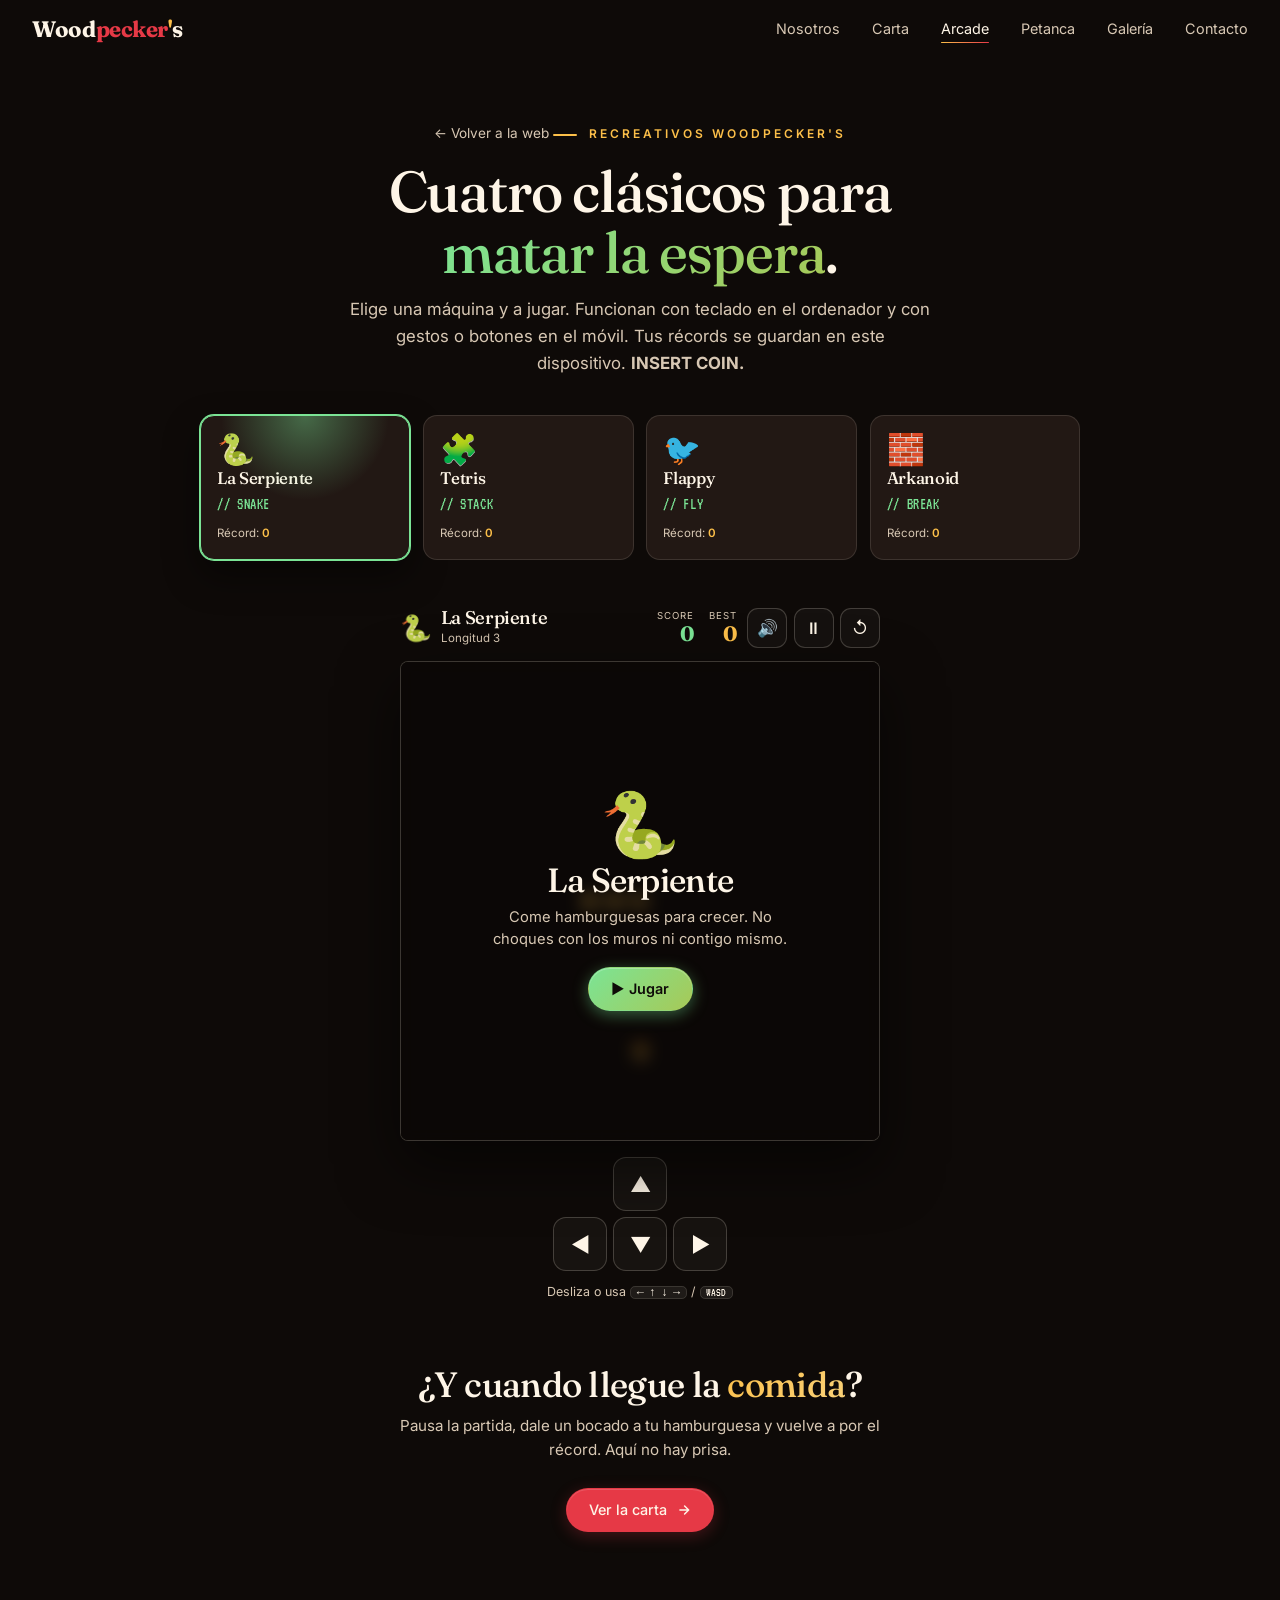
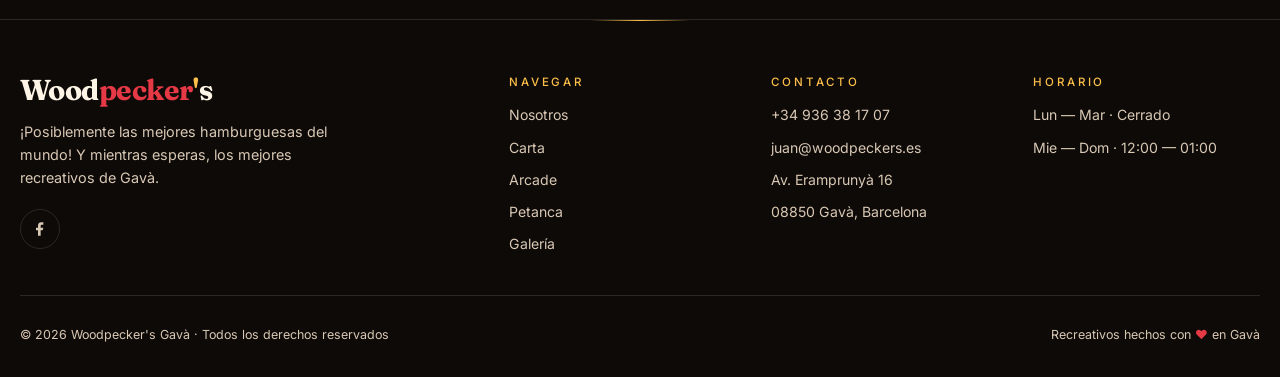
==== commit e3f79c5f: "Add files via upload" ====
--- a/arcade.html
+++ b/arcade.html
@@ -73,7 +73,7 @@
 .arc-iconbtn:active { transform: translateY(0) scale(.94); }
 
 /* STAGE */
-.arc-stage { position: relative; border-radius: var(--radius); overflow: hidden; border: 1px solid var(--border-strong); box-shadow: 0 24px 60px rgba(0,0,0,.55), inset 0 1px 0 rgba(255,255,255,.04); background: #0b0805; touch-action: none; }
+.arc-stage { position: relative; margin-inline: auto; border-radius: var(--radius-sm); overflow: hidden; border: 1px solid var(--border-strong); box-shadow: 0 24px 60px rgba(0,0,0,.55), inset 0 1px 0 rgba(255,255,255,.04); background: #0b0805; touch-action: none; }
 #gameCanvas { width: 100%; height: auto; display: block; touch-action: none; image-rendering: optimizeQuality; }
 
 .arc-overlay { position: absolute; inset: 0; display: flex; flex-direction: column; align-items: center; justify-content: center; text-align: center; gap: .45rem; padding: 1.6rem; background: rgba(11,8,6,.86); -webkit-backdrop-filter: blur(7px); backdrop-filter: blur(7px); opacity: 0; visibility: hidden; transition: opacity .35s var(--ease-out), visibility .35s; z-index: 5; }
@@ -91,6 +91,27 @@
 .arc-controls[data-layout="dpad"] .cb-left { grid-column: 1; grid-row: 2; }
 .arc-controls[data-layout="dpad"] .cb-down { grid-column: 2; grid-row: 2; }
 .arc-controls[data-layout="dpad"] .cb-right { grid-column: 3; grid-row: 2; }
+/* Tetris: rejilla de 6 botones grandes en una sola fila, a todo el ancho */
+.arc-controls[data-layout="tetris"] {
+  display: grid; grid-template-columns: repeat(6, 1fr); gap: 7px;
+  width: 100%; max-width: 460px; margin: 1rem auto 0; flex-wrap: nowrap;
+}
+.arc-controls[data-layout="tetris"] .cbtn {
+  flex-direction: column; gap: 1px; height: 62px; min-width: 0; padding: 0 .15rem;
+}
+.cbtn .cb-ic { font-size: 1.5rem; line-height: 1; }
+.cbtn .cb-sub { font-family: 'VT323', monospace; font-size: .8rem; line-height: 1; letter-spacing: .04em; color: inherit; opacity: .8; }
+.cbtn.cb-rot { background: linear-gradient(135deg, var(--pixel), var(--lettuce)); color: var(--bg); border-color: transparent; }
+.cbtn.cb-rot.pressed { background: linear-gradient(135deg, var(--lettuce), var(--pixel)); }
+.cbtn.cb-drop { background: rgba(230,57,70,.16); border-color: rgba(230,57,70,.55); color: #ffd9dd; }
+.cbtn.cb-drop.pressed { background: rgba(230,57,70,.3); }
+.cbtn.cb-hold { color: var(--cream-dim); }
+@media (max-width: 380px) {
+  .arc-controls[data-layout="tetris"] { gap: 5px; }
+  .arc-controls[data-layout="tetris"] .cbtn { height: 58px; }
+  .cbtn .cb-ic { font-size: 1.3rem; }
+  .cbtn .cb-sub { font-size: .72rem; }
+}
 .cbtn { -webkit-user-select: none; user-select: none; -webkit-tap-highlight-color: transparent; height: 54px; min-width: 54px; padding: 0 1rem; border-radius: 13px; border: 1px solid var(--border-strong); background: rgba(254,245,231,.04); display: inline-flex; align-items: center; justify-content: center; font-size: 1.3rem; font-weight: 600; color: var(--cream); transition: background .15s, border-color .15s, transform .1s; }
 .cbtn .cb-lbl { font-family: 'VT323', monospace; font-size: 1.05rem; letter-spacing: .05em; margin-left: .4rem; color: var(--cream-dim); }
 .cbtn:hover { border-color: var(--mustard); }
@@ -117,6 +138,7 @@
   .arc-scores { gap: .7rem; }
   .arc-scores b { font-size: 1.1rem; }
   .arc-title h2 { font-size: 1.05rem; }
+  .arc-hint { display: none; }
 }
 @media (max-height: 720px) {
   .game-hero p { display: none; }
@@ -557,13 +579,13 @@
       help: 'Encaja las piezas y completa líneas para puntuar. Sube de nivel y acelera.',
       controlHint: '<kbd>← →</kbd> mover · <kbd>↑</kbd> girar · <kbd>↓</kbd> bajar · <kbd>espacio</kbd> soltar · <kbd>C</kbd> reservar',
       controls: [
-        { action: 'hold', icon: '⇄' },
-        { action: 'left', icon: '◀', hold: true },
-        { action: 'up', icon: '⟳' },
-        { action: 'right', icon: '▶', hold: true },
-        { action: 'down', icon: '▼', hold: true },
-        { action: 'fire', icon: '⤓' }
-      ], layout: 'row',
+        { action: 'left', icon: '<span class="cb-ic">◀</span><span class="cb-sub">Izq</span>', hold: true },
+        { action: 'up', icon: '<span class="cb-ic">⟳</span><span class="cb-sub">Girar</span>', cls: 'cb-rot' },
+        { action: 'right', icon: '<span class="cb-ic">▶</span><span class="cb-sub">Der</span>', hold: true },
+        { action: 'down', icon: '<span class="cb-ic">▼</span><span class="cb-sub">Baja</span>', hold: true },
+        { action: 'fire', icon: '<span class="cb-ic">⤓</span><span class="cb-sub">Caer</span>', cls: 'cb-drop' },
+        { action: 'hold', icon: '<span class="cb-ic">⇄</span><span class="cb-sub">Hold</span>', cls: 'cb-hold' }
+      ], layout: 'tetris',
       get score() { return score; }, get over() { return over; },
       info() { return 'Nivel ' + level + ' · Líneas ' + lines; },
       reset() {
@@ -610,12 +632,9 @@
       },
       draw(ctx) {
         ctx.fillStyle = '#0b0805'; ctx.fillRect(0, 0, W, H);
-        ctx.strokeStyle = 'rgba(254,245,231,.035)'; ctx.lineWidth = 1;
-        for (let i = 1; i < COLS; i++) { ctx.beginPath(); ctx.moveTo(i * CELL, 0); ctx.lineTo(i * CELL, H); ctx.stroke(); }
-        for (let j = 1; j < ROWS; j++) { ctx.beginPath(); ctx.moveTo(0, j * CELL); ctx.lineTo(W, j * CELL); ctx.stroke(); }
         const block = (x, y, c) => {
           const px = x * CELL, py = y * CELL;
-          ctx.fillStyle = c; ctx.roundRect(px + 1, py + 1, CELL - 2, CELL - 2, 4); ctx.fill();
+          ctx.beginPath(); ctx.fillStyle = c; ctx.roundRect(px + 1, py + 1, CELL - 2, CELL - 2, 4); ctx.fill();
           ctx.fillStyle = 'rgba(255,255,255,.22)'; ctx.fillRect(px + 3, py + 3, CELL - 6, 3);
           ctx.fillStyle = 'rgba(0,0,0,.22)'; ctx.fillRect(px + 3, py + CELL - 6, CELL - 6, 3);
         };
@@ -627,36 +646,6 @@
           cur.m.forEach((row, yy) => row.forEach((v, xx) => { if (v) block(cur.x + xx, gy + yy, cur.c); }));
           ctx.globalAlpha = 1;
           cur.m.forEach((row, yy) => row.forEach((v, xx) => { if (v && cur.y + yy >= 0) block(cur.x + xx, cur.y + yy, cur.c); }));
-        }
-        // HOLD preview (panel arriba-izquierda)
-        {
-          const s = 12, pw = 4 * s + 12, ph = 3 * s + 18, px = 6, py = 6;
-          ctx.fillStyle = 'rgba(11,8,6,.82)'; ctx.roundRect(px, py, pw, ph, 7); ctx.fill();
-          ctx.strokeStyle = 'rgba(254,245,231,.14)'; ctx.lineWidth = 1; ctx.stroke();
-          ctx.fillStyle = '#fcbf49'; ctx.font = '700 8px Inter, sans-serif'; ctx.textAlign = 'left'; ctx.textBaseline = 'top';
-          ctx.fillText('HOLD', px + 6, py + 5);
-          if (hold) {
-            const m = SHAPES[hold].m, c = holdUsed ? 'rgba(254,245,231,.28)' : SHAPES[hold].c;
-            const ox = px + (pw - m[0].length * s) / 2, oy = py + 13;
-            m.forEach((row, yy) => row.forEach((v, xx) => {
-              if (!v) return;
-              ctx.fillStyle = c; ctx.roundRect(ox + xx * s + 1, oy + yy * s + 1, s - 2, s - 2, 3); ctx.fill();
-            }));
-          }
-        }
-        // NEXT preview (panel arriba-derecha)
-        if (nextK) {
-          const m = SHAPES[nextK].m, c = SHAPES[nextK].c, s = 12;
-          const pw = 4 * s + 12, ph = 3 * s + 18, px = W - pw - 6, py = 6;
-          ctx.fillStyle = 'rgba(11,8,6,.82)'; ctx.roundRect(px, py, pw, ph, 7); ctx.fill();
-          ctx.strokeStyle = 'rgba(254,245,231,.14)'; ctx.lineWidth = 1; ctx.stroke();
-          ctx.fillStyle = '#fcbf49'; ctx.font = '700 8px Inter, sans-serif'; ctx.textAlign = 'left'; ctx.textBaseline = 'top';
-          ctx.fillText('NEXT', px + 6, py + 5);
-          const ox = px + (pw - m[0].length * s) / 2, oy = py + 13;
-          m.forEach((row, yy) => row.forEach((v, xx) => {
-            if (!v) return;
-            ctx.fillStyle = c; ctx.roundRect(ox + xx * s + 1, oy + yy * s + 1, s - 2, s - 2, 3); ctx.fill();
-          }));
         }
       }
     };
@@ -882,28 +871,41 @@
 
   let game = null, state = 'idle', paused = false, lastT = 0, rafId = 0, lastScore = -1, lastInfo = '';
 
+  // Altura de referencia ESTABLE para dimensionar el lienzo.
+  // En móvil, al hacer scroll la barra del navegador se oculta/muestra y cambia
+  // el "visual viewport"; si reaccionáramos a eso, el canvas crecería y encogería.
+  // Usamos el "layout viewport" (clientHeight), que no cambia con el scroll, y nos
+  // quedamos con la mayor altura vista para que nunca encoja (siempre lo más grande).
+  let stableVH = 0, lastFitW = 0;
   function fit() {
     if (!game) return;
     const ar = game.W / game.H;
-    const vv = window.visualViewport;
-    const vh = vv ? vv.height : window.innerHeight;
+    const w = window.innerWidth;
+    if (w !== lastFitW) { lastFitW = w; stableVH = 0; } // cambio real de ancho / orientación
+    const vhNow = Math.max(document.documentElement.clientHeight || 0, window.innerHeight || 0);
+    if (vhNow > stableVH) stableVH = vhNow;
+    const vh = stableVH;
     const navH = parseFloat(getComputedStyle(document.documentElement).getPropertyValue('--nav-h')) || 64;
-    // Reserva = altura real de todo lo que NO es el lienzo (nav + HUD + controles + pista) + respiración.
-    const chrome = navH
-      + (hudEl ? hudEl.offsetHeight : 0)
-      + (controlsEl ? controlsEl.offsetHeight : 0)
-      + (hintEl ? hintEl.offsetHeight : 0)
-      + 56;
-    const availH = Math.max(160, vh - chrome);
-    const byWidth = consoleEl.parentElement.clientWidth;
-    const maxW = Math.min(480, byWidth, Math.max(180, availH * ar));
-    consoleEl.style.maxWidth = Math.round(maxW) + 'px';
+    // Todo lo que NO es el tablero dentro de la consola (HUD + controles + hint
+    // + sus márgenes) se mide directamente para no quedarnos cortos.
+    const stageH = stage.offsetHeight || 0;
+    const nonStage = Math.max(0, consoleEl.offsetHeight - stageH);
+    // Respiro = hueco bajo la nav + aire inferior (menos en móvil para ganar tamaño).
+    const breathing = vh <= 760 ? 26 : 48;
+    const availH = Math.max(160, vh - navH - nonStage - breathing);
+    // Limitamos SOLO el tablero (no la consola): así los controles mantienen un
+    // ancho cómodo y el lienzo se hace tan grande como permita la altura disponible.
+    const byWidth = consoleEl.clientWidth;
+    const maxW = Math.min(480, byWidth, Math.max(160, availH * ar));
+    stage.style.maxWidth = Math.round(maxW) + 'px';
   }
   let fitRAF = 0;
   const scheduleFit = () => { if (fitRAF) return; fitRAF = requestAnimationFrame(() => { fitRAF = 0; fit(); }); };
+  // Solo re-ajustamos en cambios reales (rotación / tamaño de ventana), NO al
+  // hacer scroll. No escuchamos visualViewport.resize a propósito: es lo que se
+  // dispara al ocultarse/mostrarse la barra del navegador durante el scroll.
   window.addEventListener('resize', scheduleFit, { passive: true });
   window.addEventListener('orientationchange', scheduleFit, { passive: true });
-  if (window.visualViewport) window.visualViewport.addEventListener('resize', scheduleFit, { passive: true });
   if (document.fonts && document.fonts.ready) document.fonts.ready.then(scheduleFit);
 
   function setupCanvas() {
--- a/css/base.css
+++ b/css/base.css
@@ -0,0 +1,433 @@
+/* ============================================================
+   Woodpecker's — BASE (plantilla compartida)
+   Tokens de diseño + componentes comunes a todas las páginas:
+   reset, tipografía, loader, nav, menú móvil, botones, reveal,
+   footer y responsive/print de la plantilla.
+   Lo específico de cada página va en su propio <style> inline.
+============================================================ */
+
+/* ========== RESET & TOKENS ========== */
+*, *::before, *::after { box-sizing: border-box; margin: 0; padding: 0; }
+html { scroll-behavior: smooth; -webkit-text-size-adjust: 100%; }
+
+:root {
+  --bg: #0e0a08;
+  --bg-2: #1a1310;
+  --surface: #221814;
+  --wood: #3a2418;
+  --cream: #fef5e7;
+  --cream-dim: #d8c8b4;
+  --ketchup: #e63946;
+  --ketchup-dark: #b52d38;
+  --mustard: #fcbf49;
+  --mustard-glow: rgba(252, 191, 73, 0.3);
+  --lettuce: #a7c957;
+  --pixel: #7be495;
+  --pixel-glow: rgba(123, 228, 149, 0.4);
+  --clay: #c9a876;
+  --clay-dark: #8b6f47;
+  --border: rgba(254, 245, 231, 0.12);
+  --border-strong: rgba(254, 245, 231, 0.2);
+  --radius: 14px;
+  --radius-sm: 8px;
+  --max: 1280px;
+  --ease-out: cubic-bezier(.16, 1, .3, 1);
+  --ease-smooth: cubic-bezier(.4, 0, .2, 1);
+  --ease-spring: cubic-bezier(.34, 1.56, .64, 1);
+  --nav-h: 72px;
+  --safe-bottom: env(safe-area-inset-bottom, 0px);
+  --grad-mustard: linear-gradient(135deg, var(--mustard), #f9d27a);
+  --grad-clay: linear-gradient(135deg, var(--clay), #e0c48e);
+  --grad-ketchup-mustard: linear-gradient(90deg, var(--mustard), var(--ketchup));
+}
+
+@media (prefers-reduced-motion: reduce) {
+  *, *::before, *::after {
+    animation-duration: .01ms !important;
+    animation-iteration-count: 1 !important;
+    transition-duration: .01ms !important;
+    scroll-behavior: auto !important;
+  }
+}
+
+body {
+  font-family: 'Inter', system-ui, -apple-system, BlinkMacSystemFont, 'Segoe UI', sans-serif;
+  background: var(--bg);
+  color: var(--cream);
+  line-height: 1.6;
+  -webkit-font-smoothing: antialiased;
+  -moz-osx-font-smoothing: grayscale;
+  text-rendering: optimizeLegibility;
+  overflow-x: hidden;
+  min-height: 100vh;
+}
+
+body.menu-open { overflow: hidden; }
+body.menu-open::after {
+  content: ""; position: fixed; inset: 0;
+  background: rgba(0,0,0,.5); z-index: 140;
+  animation: fadeIn .4s var(--ease-smooth) both;
+}
+@keyframes fadeIn { from { opacity: 0; } to { opacity: 1; } }
+
+img, video, svg, canvas { max-width: 100%; display: block; height: auto; }
+a { color: inherit; text-decoration: none; }
+button { font: inherit; cursor: pointer; border: none; background: none; color: inherit; }
+
+.grad-text-mustard {
+  background: var(--grad-mustard);
+  -webkit-background-clip: text; background-clip: text;
+  -webkit-text-fill-color: transparent; color: transparent;
+}
+.grad-text-clay {
+  background: var(--grad-clay);
+  -webkit-background-clip: text; background-clip: text;
+  -webkit-text-fill-color: transparent; color: transparent;
+}
+
+.skip-link {
+  position: absolute; left: -9999px; top: auto;
+  width: 1px; height: 1px; overflow: hidden; z-index: 10000;
+}
+.skip-link:focus {
+  position: fixed; top: 1rem; left: 1rem;
+  width: auto; height: auto; padding: .8rem 1.2rem;
+  background: var(--cream); color: var(--bg);
+  border-radius: var(--radius-sm); font-weight: 600; z-index: 10000;
+}
+
+:focus-visible { outline: 2px solid var(--mustard); outline-offset: 3px; border-radius: 4px; }
+button:focus-visible, a:focus-visible {
+  outline: 2px solid var(--mustard); outline-offset: 4px;
+  box-shadow: 0 0 0 6px var(--mustard-glow);
+}
+
+h1, h2, h3, h4 { font-family: 'Fraunces', Georgia, serif; font-weight: 500; line-height: 1.05; letter-spacing: -0.02em; text-wrap: balance; }
+::selection { background: var(--mustard); color: var(--bg); }
+
+html { scrollbar-color: var(--wood) var(--bg-2); scrollbar-width: thin; }
+::-webkit-scrollbar { width: 10px; }
+::-webkit-scrollbar-track { background: var(--bg-2); }
+::-webkit-scrollbar-thumb { background: var(--wood); border-radius: 99px; border: 2px solid var(--bg-2); }
+::-webkit-scrollbar-thumb:hover { background: var(--clay-dark); }
+
+.eyebrow {
+  display: inline-block;
+  font-size: .75rem; font-weight: 600;
+  letter-spacing: .25em; text-transform: uppercase;
+  color: var(--mustard);
+}
+.eyebrow::before {
+  content: ""; display: inline-block;
+  width: 24px; height: 2px; border-radius: 2px;
+  background: var(--mustard);
+  vertical-align: middle; margin-right: .7rem;
+}
+
+section { position: relative; padding: clamp(4rem, 10vw, 8rem) clamp(1.25rem, 4vw, 2rem); scroll-margin-top: var(--nav-h); }
+.container { max-width: var(--max); margin: 0 auto; width: 100%; }
+
+/* ========== SCROLL PROGRESS ========== */
+.scroll-progress {
+  position: fixed; top: 0; left: 0; width: 100%; height: 2px;
+  background: transparent; z-index: 9998; pointer-events: none;
+}
+.scroll-progress-bar {
+  height: 100%; width: 0%;
+  background: var(--grad-ketchup-mustard);
+  transform-origin: left;
+  box-shadow: 0 0 8px var(--mustard-glow);
+}
+
+/* ========== LOADER ========== */
+#loader {
+  position: fixed; inset: 0; z-index: 9999;
+  background: var(--bg);
+  display: flex; align-items: center; justify-content: center;
+  transition: opacity 1s var(--ease-out), visibility 1s;
+}
+#loader.hide { opacity: 0; visibility: hidden; pointer-events: none; }
+.loader-logo {
+  font-family: 'Fraunces', serif; font-weight: 700;
+  font-size: clamp(1.8rem, 6vw, 3.2rem);
+  letter-spacing: -.02em; color: var(--cream);
+  display: flex; align-items: center; gap: .1rem;
+  white-space: nowrap;
+}
+.loader-logo span { display: inline-block; opacity: 0; transform: translateY(20px) scale(0.9); }
+.loader-logo span:nth-child(1){ color: var(--ketchup); animation: loaderRise .9s var(--ease-spring) .1s forwards; }
+.loader-logo span:nth-child(2){ animation: loaderRise .9s var(--ease-spring) .2s forwards; }
+.loader-logo span:nth-child(3){ color: var(--mustard); animation: loaderRise .9s var(--ease-spring) .3s forwards; }
+.loader-logo span:nth-child(4){ animation: loaderRise .9s var(--ease-spring) .4s forwards; }
+@keyframes loaderRise { to { opacity: 1; transform: none; } }
+
+/* ========== NAV ========== */
+.nav {
+  position: fixed; top: 0; left: 0; right: 0; z-index: 150;
+  padding: 1rem clamp(1.25rem, 4vw, 2rem);
+  display: flex; align-items: center; justify-content: space-between;
+  transition: background .5s var(--ease-smooth), padding .5s var(--ease-smooth), border-color .5s var(--ease-smooth);
+  border-bottom: 1px solid transparent;
+  padding-top: calc(1rem + env(safe-area-inset-top, 0px));
+}
+.nav.scrolled {
+  background: rgba(14, 10, 8, .85);
+  -webkit-backdrop-filter: blur(14px) saturate(140%);
+  backdrop-filter: blur(14px) saturate(140%);
+  padding: .7rem clamp(1.25rem, 4vw, 2rem);
+  padding-top: calc(.7rem + env(safe-area-inset-top, 0px));
+  border-bottom-color: var(--border);
+}
+.brand {
+  font-family: 'Fraunces', serif;
+  font-size: 1.4rem; font-weight: 700; letter-spacing: -.02em;
+  display: flex; align-items: baseline; gap: .02rem;
+  line-height: 1; flex-shrink: 0;
+  transition: transform .3s var(--ease-spring);
+  z-index: 160; position: relative;
+}
+.brand:hover { transform: scale(1.05); }
+.brand em { font-style: normal; color: var(--ketchup); }
+.brand .apos { color: var(--mustard); }
+
+.nav-links { display: flex; align-items: center; gap: 2rem; list-style: none; }
+.nav-links a {
+  font-size: .9rem; font-weight: 400; color: var(--cream-dim);
+  position: relative; padding: .25rem 0;
+  transition: color .3s var(--ease-smooth);
+}
+.nav-links a::after {
+  content: ""; position: absolute; left: 0; bottom: -2px;
+  height: 1.5px; width: 0;
+  background: var(--grad-ketchup-mustard);
+  transition: width .4s var(--ease-out);
+  border-radius: 2px;
+}
+.nav-links a:hover { color: var(--cream); }
+.nav-links a:hover::after { width: 100%; }
+.nav-links a.active { color: var(--cream); }
+.nav-links a.active::after { width: 100%; }
+
+.menu-toggle {
+  display: none;
+  width: 48px; height: 48px;
+  border: 1px solid var(--border); border-radius: 12px;
+  position: relative; z-index: 160;
+  background: rgba(14,10,8,.6);
+  -webkit-backdrop-filter: blur(8px);
+  backdrop-filter: blur(8px);
+  flex-shrink: 0;
+  transition: border-color .3s, background .3s;
+}
+.menu-toggle:hover { border-color: var(--mustard); background: rgba(252,191,73,.1); }
+.menu-toggle .bar {
+  position: absolute; left: 50%;
+  width: 20px; height: 1.5px; background: var(--cream);
+  transition: transform .45s var(--ease-spring);
+  border-radius: 2px;
+  transform-origin: center;
+}
+.menu-toggle .bar:nth-child(1) { top: calc(50% - 4px); transform: translateX(-50%); }
+.menu-toggle .bar:nth-child(2) { top: calc(50% + 4px); transform: translateX(-50%); }
+.menu-toggle.active .bar:nth-child(1) { top: 50%; transform: translate(-50%, 0) rotate(45deg); }
+.menu-toggle.active .bar:nth-child(2) { top: 50%; transform: translate(-50%, 0) rotate(-45deg); }
+
+/* ========== MOBILE MENU ========== */
+.mobile-menu {
+  position: fixed; inset: 0; z-index: 145;
+  background: var(--bg);
+  display: flex; flex-direction: column;
+  overflow-y: auto; -webkit-overflow-scrolling: touch;
+  padding-top: calc(80px + env(safe-area-inset-top, 0px));
+  padding-bottom: calc(2rem + var(--safe-bottom));
+  transform: translateX(100%);
+  transition: transform .55s var(--ease-out);
+  visibility: hidden;
+  contain: layout style;
+}
+.mobile-menu.open { transform: none; visibility: visible; }
+
+.mobile-menu-nav {
+  flex: 1;
+  padding: 1.5rem clamp(1.5rem, 5vw, 2.5rem);
+  display: flex; flex-direction: column; gap: .1rem;
+}
+.mobile-menu-item {
+  display: flex; align-items: center; gap: 1rem;
+  padding: 1rem 0;
+  border-bottom: 1px solid rgba(254,245,231,.06);
+  color: var(--cream);
+  opacity: 0;
+  transform: translateX(20px);
+  transition: opacity .4s var(--ease-out), transform .4s var(--ease-out), color .3s;
+  will-change: opacity, transform;
+}
+.mobile-menu.open .mobile-menu-item { opacity: 1; transform: none; }
+.mobile-menu.open .mobile-menu-item:nth-child(1) { transition-delay: .08s; }
+.mobile-menu.open .mobile-menu-item:nth-child(2) { transition-delay: .13s; }
+.mobile-menu.open .mobile-menu-item:nth-child(3) { transition-delay: .18s; }
+.mobile-menu.open .mobile-menu-item:nth-child(4) { transition-delay: .23s; }
+.mobile-menu.open .mobile-menu-item:nth-child(5) { transition-delay: .28s; }
+.mobile-menu.open .mobile-menu-item:nth-child(6) { transition-delay: .33s; }
+.mobile-menu.open .mobile-menu-item:nth-child(7) { transition-delay: .38s; }
+
+.mobile-menu-item:hover, .mobile-menu-item:focus-visible { color: var(--mustard); }
+.mobile-menu-icon {
+  width: 42px; height: 42px;
+  display: flex; align-items: center; justify-content: center;
+  border-radius: 12px; flex-shrink: 0; font-size: 1.2rem;
+  transition: transform .3s var(--ease-spring);
+}
+.mobile-menu-item:hover .mobile-menu-icon { transform: scale(1.1); }
+.mobile-menu-icon.hero-icon { background: rgba(230,57,70,.12); }
+.mobile-menu-icon.about-icon, .mobile-menu-icon.cart-icon, .mobile-menu-icon.gallery-icon { background: rgba(252,191,73,.12); }
+.mobile-menu-icon.arcade-icon { background: rgba(123,228,149,.12); }
+.mobile-menu-icon.petanca-icon { background: rgba(201,168,118,.12); }
+.mobile-menu-icon.contact-icon { background: rgba(167,201,87,.12); }
+
+.mobile-menu-text { flex: 1; }
+.mobile-menu-text h3 {
+  font-family: 'Fraunces', serif;
+  font-size: 1.35rem; font-weight: 500; letter-spacing: -.01em; line-height: 1.1;
+}
+.mobile-menu-text p {
+  font-size: .82rem; color: var(--cream-dim);
+  margin-top: .25rem; line-height: 1.3;
+}
+.mobile-menu-arrow {
+  color: var(--cream-dim); font-size: .85rem;
+  transition: transform .3s var(--ease-out), color .3s;
+  flex-shrink: 0; opacity: .5;
+}
+.mobile-menu-item:hover .mobile-menu-arrow {
+  transform: translateX(4px); color: var(--mustard); opacity: 1;
+}
+
+/* ========== BUTTONS ========== */
+.btn {
+  display: inline-flex; align-items: center; gap: .6rem;
+  padding: .85rem 1.4rem; border-radius: 999px;
+  font-size: .9rem; font-weight: 500;
+  transition: transform .4s var(--ease-out), box-shadow .4s var(--ease-out), background .4s var(--ease-out), color .4s var(--ease-out), border-color .4s var(--ease-out);
+  border: 1px solid transparent;
+  white-space: nowrap; text-align: center;
+  justify-content: center; line-height: 1;
+  position: relative; overflow: hidden;
+  contain: layout style;
+}
+.btn::before {
+  content: ""; position: absolute; top: 50%; left: 50%;
+  width: 0; height: 0; border-radius: 50%;
+  background: rgba(255,255,255,0.15);
+  transform: translate(-50%, -50%);
+  transition: width .5s var(--ease-out), height .5s var(--ease-out);
+}
+.btn:hover::before { width: 300px; height: 300px; }
+.btn svg { flex-shrink: 0; transition: transform .3s var(--ease-out); }
+.btn:hover svg { transform: translateX(2px); }
+
+.btn-primary {
+  background: var(--ketchup); color: var(--cream);
+  box-shadow: 0 4px 16px rgba(230,57,70,.25), inset 0 1px 0 rgba(255,255,255,.15);
+}
+.btn-primary:hover {
+  background: var(--mustard); color: var(--bg);
+  transform: translateY(-3px);
+  box-shadow: 0 12px 32px rgba(252,191,73,.35), inset 0 1px 0 rgba(255,255,255,.2);
+}
+.btn-ghost {
+  border: 1px solid var(--border-strong); color: var(--cream);
+  background: rgba(254,245,231,0.03);
+}
+.btn-ghost:hover {
+  border-color: var(--mustard); color: var(--mustard);
+  background: rgba(252,191,73,.08);
+  transform: translateY(-3px);
+}
+.btn-clay {
+  background: linear-gradient(135deg, var(--clay), var(--clay-dark));
+  color: var(--bg); font-weight: 600;
+  box-shadow: 0 4px 16px rgba(201,168,118,.3), inset 0 1px 0 rgba(255,255,255,.2);
+}
+.btn-clay:hover {
+  background: linear-gradient(135deg, #d4b384, var(--clay));
+  transform: translateY(-3px);
+  box-shadow: 0 12px 32px rgba(201,168,118,.4), inset 0 1px 0 rgba(255,255,255,.25);
+}
+
+/* ========== REVEAL ========== */
+.reveal {
+  opacity: 0;
+  transform: translate3d(0, 40px, 0);
+  transition: opacity .9s var(--ease-out), transform .9s var(--ease-out);
+  transition-delay: var(--delay, 0s);
+}
+.reveal.visible { opacity: 1; transform: none; }
+.reveal.blur {
+  will-change: opacity, transform, filter;
+  filter: blur(8px);
+  transition: opacity .9s var(--ease-out), transform .9s var(--ease-out), filter .9s var(--ease-out);
+}
+.reveal.blur.visible { filter: blur(0); will-change: auto; }
+
+/* ========== FOOTER ========== */
+footer { padding: 3.5rem 1.25rem 2rem; padding-bottom: calc(2rem + var(--safe-bottom)); border-top: 1px solid var(--border); background: var(--bg); position: relative; }
+footer::before {
+  content: ""; position: absolute; top: 0; left: 50%; transform: translateX(-50%);
+  width: 100px; height: 1px; background: linear-gradient(90deg, transparent, var(--mustard), transparent);
+}
+.footer-top { max-width: var(--max); margin: 0 auto; display: grid; grid-template-columns: 2fr 1fr 1fr 1fr; gap: 2.2rem; padding-bottom: 2.5rem; }
+.footer-brand .brand { font-size: 1.8rem; }
+.footer-brand p { margin-top: .9rem; color: var(--cream-dim); font-size: .9rem; max-width: 340px; line-height: 1.6; }
+.socials { margin-top: 1.3rem; display: flex; gap: .5rem; }
+.socials a {
+  width: 40px; height: 40px; display: inline-flex; align-items: center; justify-content: center;
+  border: 1px solid var(--border); border-radius: 50%;
+  transition: all .4s var(--ease-spring); color: var(--cream-dim); position: relative; overflow: hidden;
+}
+.socials a::before {
+  content: ""; position: absolute; inset: 0; background: var(--ketchup);
+  transform: scale(0); border-radius: 50%; transition: transform .4s var(--ease-spring);
+}
+.socials a:hover, .socials a:focus-visible { color: var(--cream); border-color: var(--ketchup); transform: translateY(-4px); }
+.socials a:hover::before { transform: scale(1); }
+.socials svg { width: 16px; height: 16px; position: relative; z-index: 1; }
+.footer-col h4 { font-family: 'Inter', sans-serif; font-weight: 500; font-size: .72rem; letter-spacing: .25em; text-transform: uppercase; color: var(--mustard); margin-bottom: 1rem; }
+.footer-col ul { list-style: none; display: grid; gap: .6rem; }
+.footer-col a, .footer-col li { color: var(--cream-dim); font-size: .88rem; transition: color .3s, padding-left .3s var(--ease-out); display: inline-block; }
+.footer-col a:hover { color: var(--cream); padding-left: 4px; }
+.footer-bottom {
+  max-width: var(--max); margin: 0 auto; padding-top: 1.8rem;
+  border-top: 1px solid var(--border); display: flex; justify-content: space-between; gap: 1rem;
+  flex-wrap: wrap; font-size: .78rem; color: var(--cream-dim);
+}
+.footer-bottom .heart { color: var(--ketchup); display: inline-block; animation: heartbeat 1.5s ease-in-out infinite; }
+@keyframes heartbeat {
+  0%, 100% { transform: scale(1); } 10% { transform: scale(1.2); } 20% { transform: scale(1); }
+  30% { transform: scale(1.15); } 40% { transform: scale(1); }
+}
+
+/* ========== RESPONSIVE / PRINT (plantilla) ========== */
+@media (max-width: 900px) {
+  :root { --nav-h: 64px; }
+  .nav-links { display: none; }
+  .menu-toggle { display: flex; align-items: center; justify-content: center; }
+  .footer-top { grid-template-columns: 1fr 1fr; gap: 1.8rem; }
+}
+@media (max-width: 480px) {
+  .footer-top { grid-template-columns: 1fr; gap: 1.5rem; }
+}
+@media (min-width: 901px) {
+  .mobile-menu { display: none; }
+}
+@media (max-height: 500px) and (orientation: landscape) {
+  .mobile-menu { padding-top: calc(60px + env(safe-area-inset-top, 0px)); padding-bottom: 1rem; }
+  .mobile-menu-nav { gap: 0; }
+  .mobile-menu-item { padding: .7rem 0; }
+  .mobile-menu-icon { width: 36px; height: 36px; }
+  .mobile-menu-text h3 { font-size: 1.1rem; }
+  .mobile-menu-text p { display: none; }
+}
+@media print {
+  .nav, #loader, .mobile-menu, .menu-toggle, .scroll-progress { display: none; }
+}
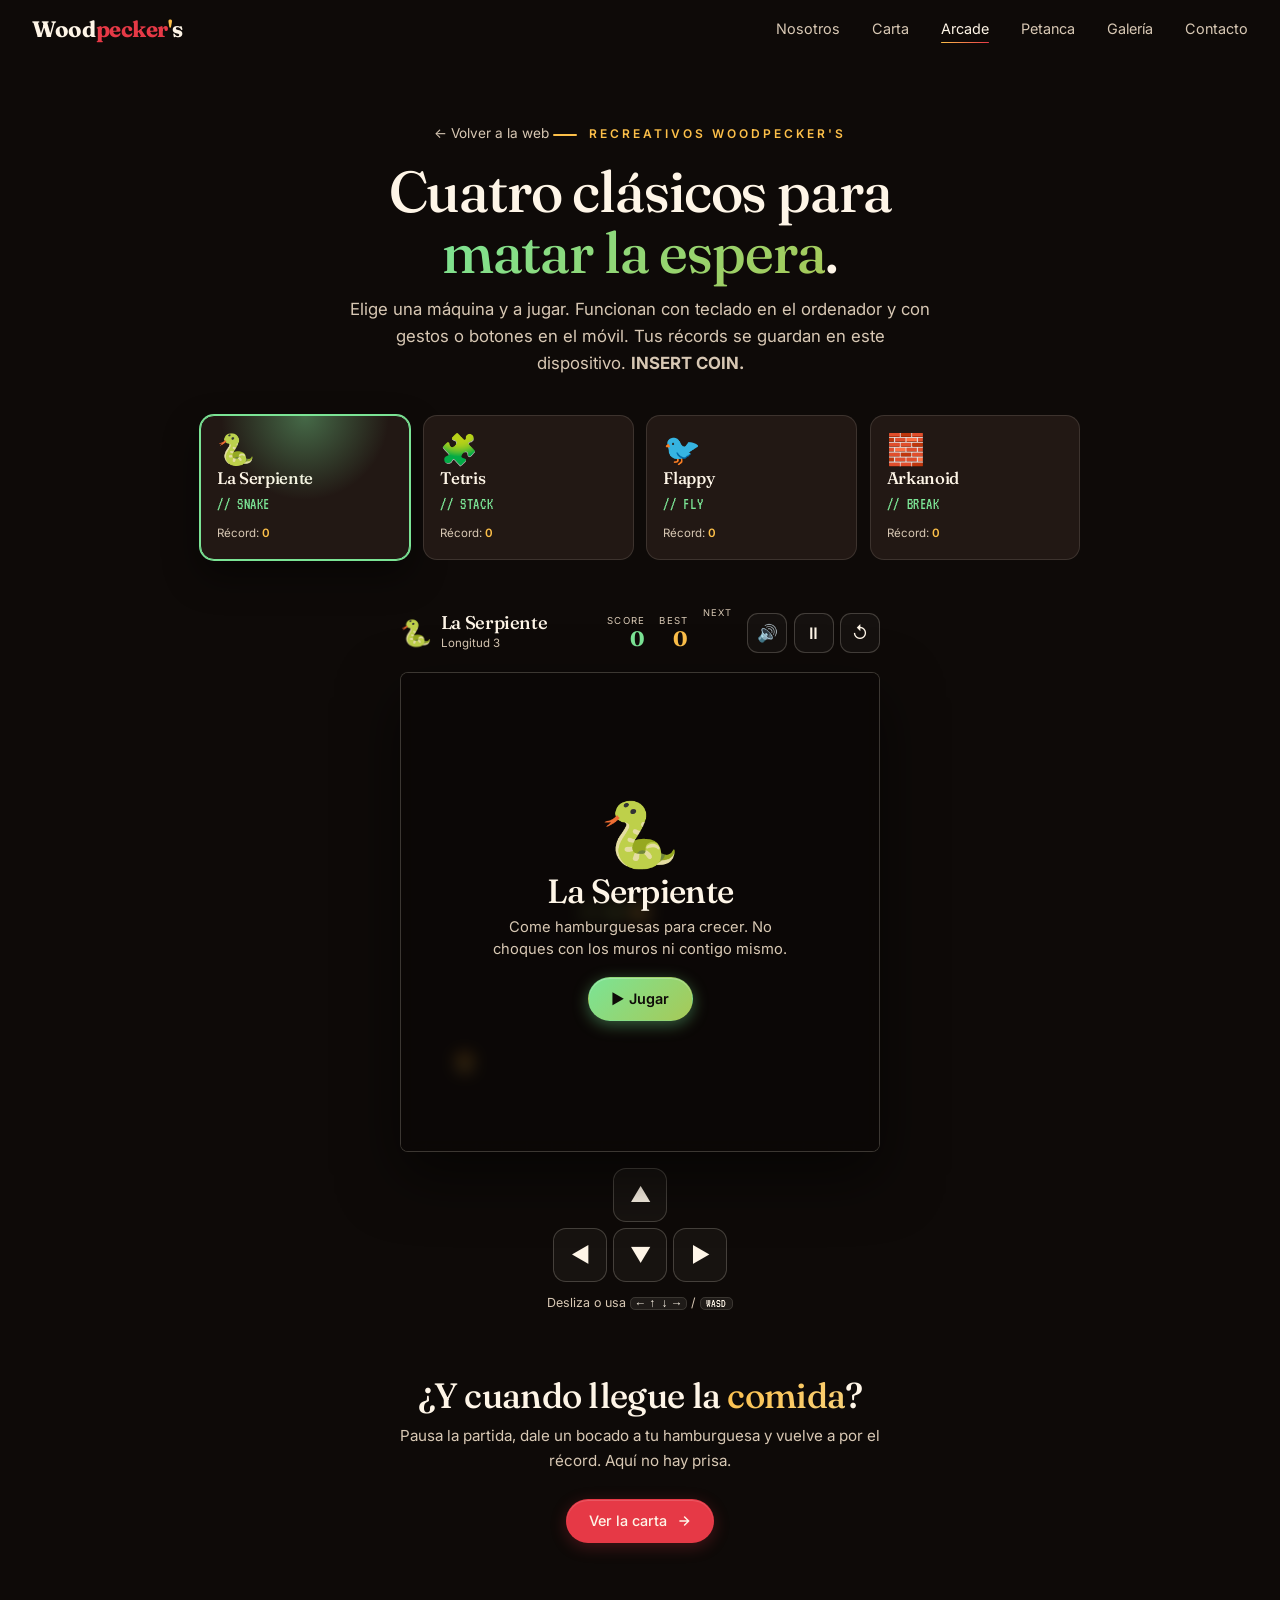
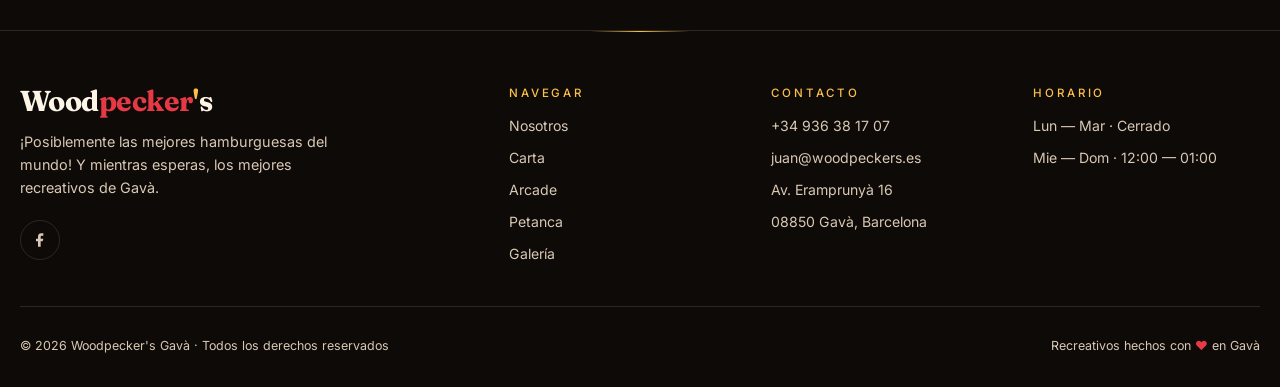
==== commit 9514e986: "Add files via upload" ====
--- a/arcade.html
+++ b/arcade.html
@@ -67,6 +67,9 @@
 .arc-scores b { font-family: 'Fraunces', serif; font-size: 1.3rem; line-height: 1; }
 .arc-scores .as-score b { color: var(--pixel); }
 .arc-scores .as-best b { color: var(--mustard); }
+.arc-next { display: flex; flex-direction: column; align-items: center; gap: 2px; flex-shrink: 0; }
+.arc-next span { font-size: .58rem; letter-spacing: .12em; text-transform: uppercase; color: var(--cream-dim); line-height: 1; }
+.arc-next canvas { width: 40px; height: 40px; display: block; }
 .arc-actions { display: flex; gap: .4rem; flex-shrink: 0; }
 .arc-iconbtn { width: 40px; height: 40px; border-radius: 11px; border: 1px solid var(--border-strong); background: rgba(254,245,231,.03); display: inline-flex; align-items: center; justify-content: center; font-size: 1.05rem; transition: border-color .3s, background .3s, transform .2s; }
 .arc-iconbtn:hover { border-color: var(--mustard); background: rgba(252,191,73,.08); transform: translateY(-2px); }
@@ -268,6 +271,10 @@
         <div class="arc-scores">
           <div class="as-score"><span>Score</span><b id="scoreVal">0</b></div>
           <div class="as-best"><span>Best</span><b id="bestVal">0</b></div>
+        </div>
+        <div class="arc-next" id="arcNext" hidden aria-hidden="true">
+          <span>Next</span>
+          <canvas id="nextCanvas" width="44" height="44"></canvas>
         </div>
         <div class="arc-actions">
           <button class="arc-iconbtn" id="btnMute" type="button" aria-label="Activar o silenciar sonido" aria-pressed="false">🔊</button>
@@ -484,7 +491,7 @@
           const t = i / Math.max(1, snake.length - 1);
           const head = i === 0;
           ctx.fillStyle = head ? '#fcbf49' : `rgba(167,201,87,${0.9 - t * 0.45})`;
-          ctx.roundRect(gx * CELL + 1.5, gy * CELL + 1.5, CELL - 3, CELL - 3, 7); ctx.fill();
+          ctx.beginPath(); ctx.roundRect(gx * CELL + 1.5, gy * CELL + 1.5, CELL - 3, CELL - 3, 7); ctx.fill();
           if (head) {
             ctx.fillStyle = '#0e0a08';
             const ex = gx * CELL + CELL / 2, ey = gy * CELL + CELL / 2;
@@ -587,6 +594,7 @@
         { action: 'hold', icon: '<span class="cb-ic">⇄</span><span class="cb-sub">Hold</span>', cls: 'cb-hold' }
       ], layout: 'tetris',
       get score() { return score; }, get over() { return over; },
+      peekNext() { return nextK ? { m: SHAPES[nextK].m, c: SHAPES[nextK].c } : null; },
       info() { return 'Nivel ' + level + ' · Líneas ' + lines; },
       reset() {
         grid = Array.from({ length: ROWS }, () => new Array(COLS).fill(0));
@@ -824,14 +832,14 @@
         ctx.fillStyle = '#0b0805'; ctx.fillRect(0, 0, W, H);
         bricks.forEach(b => {
           if (!b.alive) return;
-          ctx.fillStyle = b.c; ctx.roundRect(b.x, b.y, BW, BH, 4); ctx.fill();
+          ctx.fillStyle = b.c; ctx.beginPath(); ctx.roundRect(b.x, b.y, BW, BH, 4); ctx.fill();
           ctx.fillStyle = 'rgba(255,255,255,.25)'; ctx.fillRect(b.x + 3, b.y + 3, BW - 6, 3);
           ctx.fillStyle = 'rgba(0,0,0,.2)'; ctx.fillRect(b.x + 3, b.y + BH - 5, BW - 6, 3);
         });
         // pala
         const grd = ctx.createLinearGradient(0, PAD_Y, 0, PAD_Y + PAD_H);
         grd.addColorStop(0, '#e0c48e'); grd.addColorStop(1, '#8b6f47');
-        ctx.fillStyle = grd; ctx.roundRect(pad.x - pad.w / 2, PAD_Y, pad.w, PAD_H, 6); ctx.fill();
+        ctx.fillStyle = grd; ctx.beginPath(); ctx.roundRect(pad.x - pad.w / 2, PAD_Y, pad.w, PAD_H, 6); ctx.fill();
         // bola
         ctx.fillStyle = '#fef5e7'; ctx.shadowColor = 'rgba(252,191,73,.6)'; ctx.shadowBlur = 12;
         ctx.beginPath(); ctx.arc(ball.x, ball.y, R, 0, 7); ctx.fill(); ctx.shadowBlur = 0;
@@ -868,8 +876,36 @@
   const btnPause = document.getElementById('btnPause');
   const btnRestart = document.getElementById('btnRestart');
   const btnMute = document.getElementById('btnMute');
+  const nextWrap = document.getElementById('arcNext');
+  const nextCanvas = document.getElementById('nextCanvas');
+  const nctx = nextCanvas ? nextCanvas.getContext('2d') : null;
 
   let game = null, state = 'idle', paused = false, lastT = 0, rafId = 0, lastScore = -1, lastInfo = '';
+
+  // Vista previa de la "siguiente pieza" (solo juegos que exponen peekNext, p.ej. Tetris).
+  // Se dibuja en un mini-lienzo del HUD para no ensuciar el tablero.
+  function drawNext() {
+    if (!nctx || !game || !game.peekNext) return;
+    const dpr = Math.min(3, window.devicePixelRatio || 1);
+    const size = 40;
+    if (nextCanvas.width !== Math.round(size * dpr)) {
+      nextCanvas.width = Math.round(size * dpr);
+      nextCanvas.height = Math.round(size * dpr);
+    }
+    nctx.setTransform(dpr, 0, 0, dpr, 0, 0);
+    nctx.imageSmoothingEnabled = true; nctx.imageSmoothingQuality = 'high';
+    nctx.clearRect(0, 0, size, size);
+    const np = game.peekNext();
+    if (!np) return;
+    const m = np.m, cols = m[0].length, rows = m.length;
+    const cell = Math.floor(Math.min((size - 6) / cols, (size - 6) / rows));
+    const ox = (size - cols * cell) / 2, oy = (size - rows * cell) / 2;
+    for (let y = 0; y < rows; y++) for (let x = 0; x < cols; x++) {
+      if (!m[y][x]) continue;
+      nctx.fillStyle = np.c; nctx.beginPath();
+      nctx.roundRect(ox + x * cell + 1, oy + y * cell + 1, cell - 2, cell - 2, 3); nctx.fill();
+    }
+  }
 
   // Altura de referencia ESTABLE para dimensionar el lienzo.
   // En móvil, al hacer scroll la barra del navegador se oculta/muestra y cambia
@@ -956,6 +992,7 @@
     elScore.textContent = '0';
     elBest.textContent = Best.get(id);
     document.querySelectorAll('.arc-card').forEach(c => c.setAttribute('aria-pressed', String(c.dataset.game === id)));
+    if (nextWrap) nextWrap.hidden = !game.peekNext;
     state = 'idle'; paused = false; lastScore = -1; lastInfo = '';
     showOverlay('start');
     fit(); draw();
@@ -1021,6 +1058,7 @@
     } else { shakeAmt = 0; }
     if (ox || oy) { ctx.save(); ctx.translate(ox, oy); game.draw(ctx); ctx.restore(); }
     else { game.draw(ctx); }
+    drawNext();
   }
 
   /* Bucle con paso de simulación fijo (físicas deterministas e idénticas a
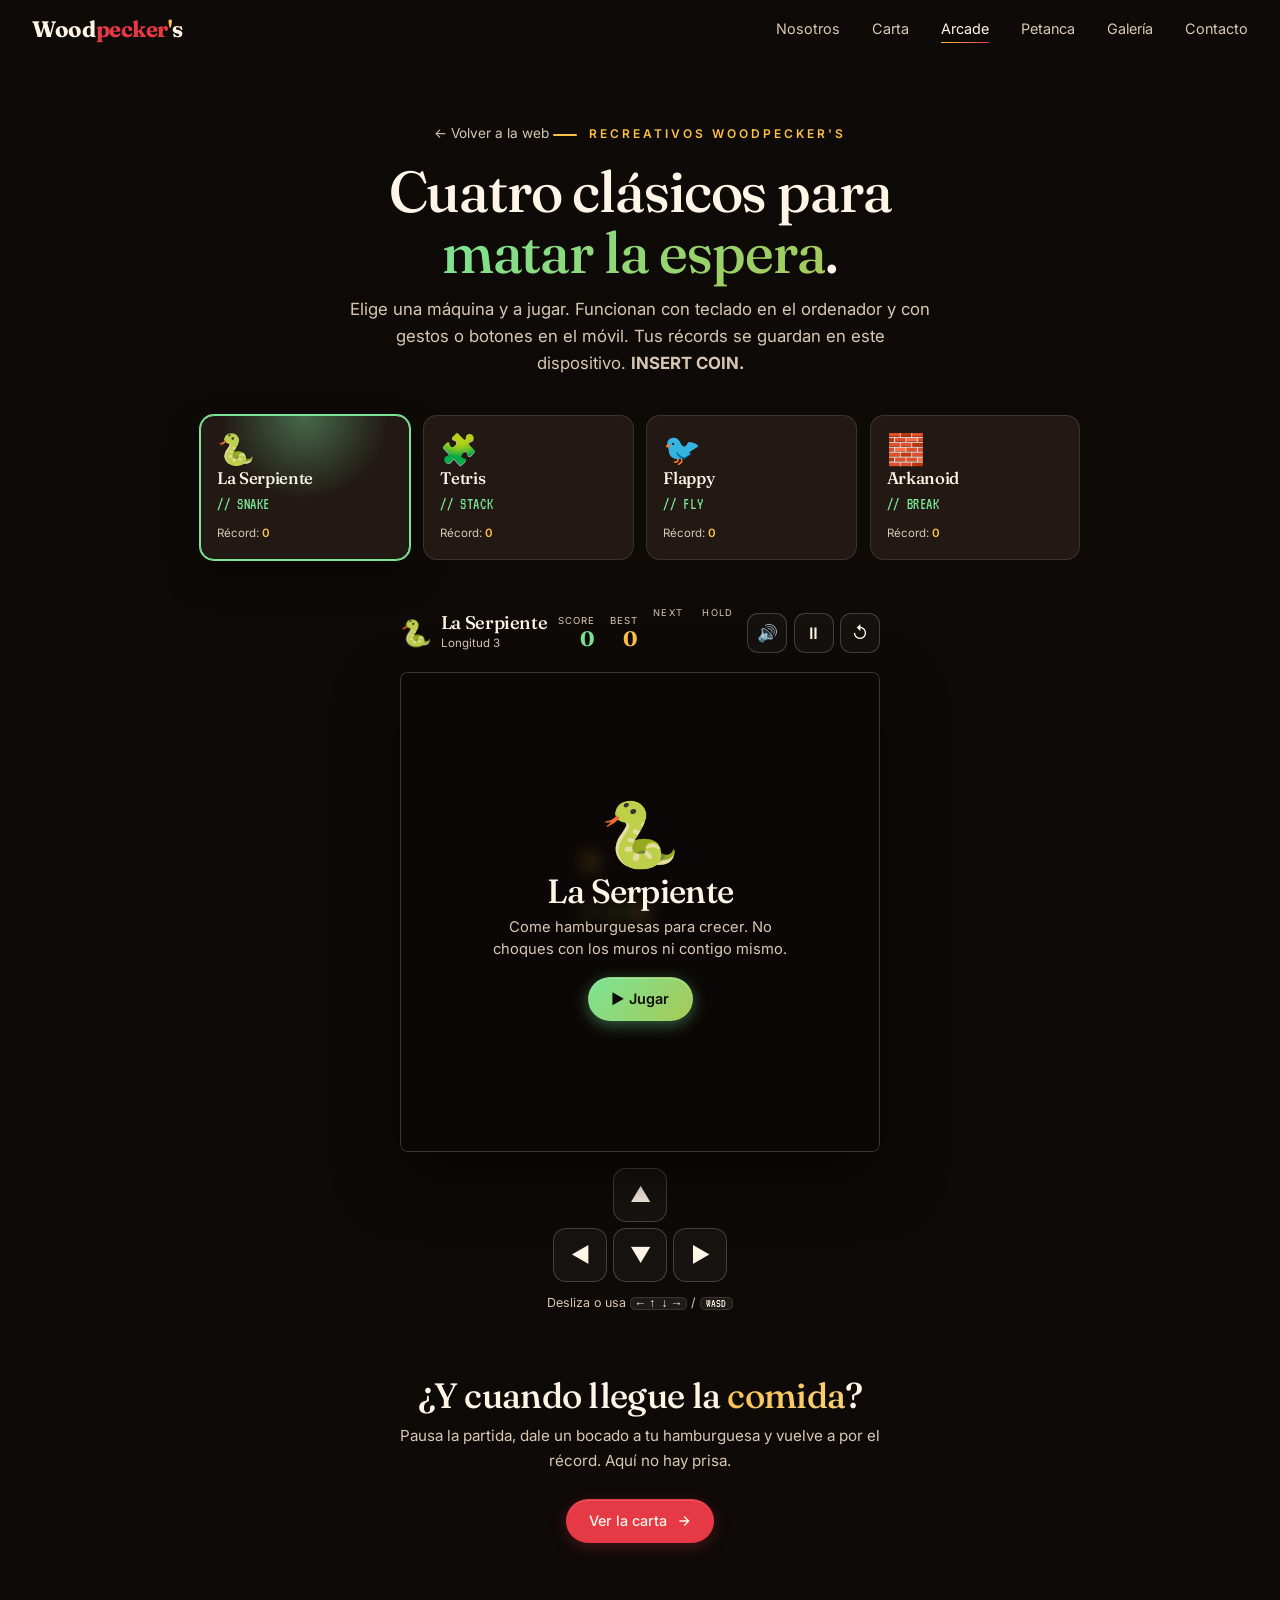
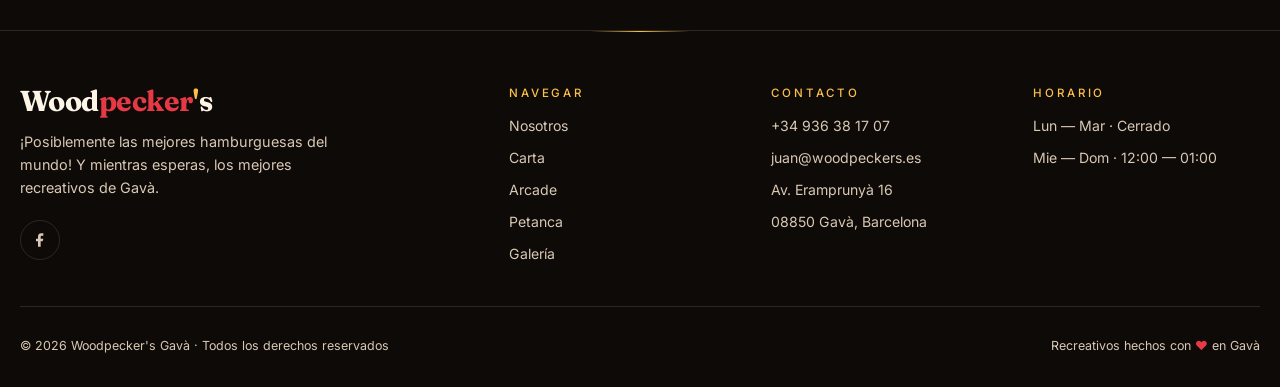
==== commit baf00391: "Add files via upload" ====
--- a/arcade.html
+++ b/arcade.html
@@ -2,7 +2,7 @@
 <html lang="es">
 <head>
 <meta charset="UTF-8" />
-<meta name="viewport" content="width=device-width, initial-scale=1.0, viewport-fit=cover, user-scalable=no" />
+<meta name="viewport" content="width=device-width, initial-scale=1.0, viewport-fit=cover" />
 <meta name="theme-color" content="#0e0a08" />
 <meta name="description" content="Recreativos Woodpecker's — juega gratis a Snake, Tetris, Flappy y Arkanoid mientras esperas tu hamburguesa. Cuatro clásicos retro jugables desde el móvil." />
 <meta property="og:title" content="Recreativos Woodpecker's · Arcade" />
@@ -141,7 +141,16 @@
   .arc-scores { gap: .7rem; }
   .arc-scores b { font-size: 1.1rem; }
   .arc-title h2 { font-size: 1.05rem; }
-  .arc-hint { display: none; }
+  /* la ayuda de controles se mantiene visible: en móvil es donde más falta hace */
+  .arc-hint { font-size: .72rem; margin-top: .5rem; }
+  .arc-hud { gap: .45rem; }
+  .arc-next canvas { width: 34px; height: 34px; }
+  .arc-iconbtn { width: 36px; height: 36px; }
+}
+@media (max-width: 400px) {
+  /* con Next + Hold (Tetris) el HUD no cabe en una fila: el título pasa arriba */
+  .arc-hud { flex-wrap: wrap; row-gap: .45rem; }
+  .arc-title { flex-basis: 100%; }
 }
 @media (max-height: 720px) {
   .game-hero p { display: none; }
@@ -275,6 +284,10 @@
         <div class="arc-next" id="arcNext" hidden aria-hidden="true">
           <span>Next</span>
           <canvas id="nextCanvas" width="44" height="44"></canvas>
+        </div>
+        <div class="arc-next" id="arcHold" hidden aria-hidden="true">
+          <span>Hold</span>
+          <canvas id="holdCanvas" width="44" height="44"></canvas>
         </div>
         <div class="arc-actions">
           <button class="arc-iconbtn" id="btnMute" type="button" aria-label="Activar o silenciar sonido" aria-pressed="false">🔊</button>
@@ -425,7 +438,7 @@
   function Snake() {
     const COLS = 19, ROWS = 19, CELL = 26;
     const W = COLS * CELL, H = ROWS * CELL;
-    let snake, prev, dir, nextDir, food, score, over, moveT, step, grow;
+    let snake, prev, dir, dirQ, food, score, over, moveT, step, grow;
 
     function placeFood() {
       let p;
@@ -448,21 +461,24 @@
       reset() {
         snake = [{ x: 9, y: 9 }, { x: 8, y: 9 }, { x: 7, y: 9 }];
         prev = snake.map(s => ({ x: s.x, y: s.y }));
-        dir = { x: 1, y: 0 }; nextDir = dir; score = 0; over = false;
+        dir = { x: 1, y: 0 }; dirQ = []; score = 0; over = false;
         moveT = 0; step = 150; grow = 0; placeFood();
       },
       action(a) {
         const map = { up: { x: 0, y: -1 }, down: { x: 0, y: 1 }, left: { x: -1, y: 0 }, right: { x: 1, y: 0 } };
         const d = map[a]; if (!d) return;
-        if (d.x === -dir.x && d.y === -dir.y) return; // no reversa
-        nextDir = d;
+        // Cola de 2 giros: dos pulsaciones rápidas dentro del mismo paso no se pisan
+        const last = dirQ.length ? dirQ[dirQ.length - 1] : dir;
+        if (d.x === -last.x && d.y === -last.y) return; // no reversa
+        if (d.x === last.x && d.y === last.y) return;   // repetido
+        if (dirQ.length < 2) dirQ.push(d);
       },
       gesture(g) { ({ U: () => this.action('up'), D: () => this.action('down'), L: () => this.action('left'), R: () => this.action('right') }[g] || (() => {}))(); },
       update(dt) {
         moveT += dt;
         step = Math.max(70, 150 - snake.length * 2.5);
         if (moveT < step) return;
-        moveT = 0; dir = nextDir;
+        moveT = 0; if (dirQ.length) dir = dirQ.shift();
         const head = { x: snake[0].x + dir.x, y: snake[0].y + dir.y };
         if (head.x < 0 || head.y < 0 || head.x >= COLS || head.y >= ROWS || snake.some(s => s.x === head.x && s.y === head.y)) {
           over = true; Sound.over(); return;
@@ -525,6 +541,7 @@
     let grid, cur, nextK, bag, score, lines, level, over, dropT;
     let hold, holdUsed, grounded, lockT, lockResets;
     let held = { left: false, right: false, down: false }, dasT = 0, dasDir = 0, dasCharged = false;
+    let fxRows = [], fxText = null; // flash de líneas limpiadas y aviso de TETRIS
 
     function newBag() { const b = KEYS.slice(); for (let i = b.length - 1; i > 0; i--) { const j = (Math.random() * (i + 1)) | 0;[b[i], b[j]] = [b[j], b[i]]; } return b; }
     function pull() { if (!bag.length) bag = newBag(); return bag.pop(); }
@@ -568,10 +585,12 @@
     }
     function lock() {
       cur.m.forEach((row, y) => row.forEach((v, x) => { if (v && cur.y + y >= 0) grid[cur.y + y][cur.x + x] = cur.c; }));
-      let cleared = 0;
-      for (let y = ROWS - 1; y >= 0; y--) {
-        if (grid[y].every(c => c)) { grid.splice(y, 1); grid.unshift(new Array(COLS).fill(0)); cleared++; y++; }
-      }
+      const full = [];
+      for (let y = 0; y < ROWS; y++) if (grid[y].every(c => c)) full.push(y);
+      const cleared = full.length;
+      for (const y of full) { grid.splice(y, 1); grid.unshift(new Array(COLS).fill(0)); }
+      if (cleared && !reduceMotion) full.forEach(y => fxRows.push({ y, life: 260 }));
+      if (cleared === 4) fxText = { text: 'TETRIS!', life: 900 };
       if (cleared) {
         lines += cleared; score += [0, 100, 300, 500, 800][cleared] * level;
         const nl = Math.floor(lines / 10) + 1;
@@ -586,20 +605,21 @@
       help: 'Encaja las piezas y completa líneas para puntuar. Sube de nivel y acelera.',
       controlHint: '<kbd>← →</kbd> mover · <kbd>↑</kbd> girar · <kbd>↓</kbd> bajar · <kbd>espacio</kbd> soltar · <kbd>C</kbd> reservar',
       controls: [
-        { action: 'left', icon: '<span class="cb-ic">◀</span><span class="cb-sub">Izq</span>', hold: true },
-        { action: 'up', icon: '<span class="cb-ic">⟳</span><span class="cb-sub">Girar</span>', cls: 'cb-rot' },
-        { action: 'right', icon: '<span class="cb-ic">▶</span><span class="cb-sub">Der</span>', hold: true },
-        { action: 'down', icon: '<span class="cb-ic">▼</span><span class="cb-sub">Baja</span>', hold: true },
-        { action: 'fire', icon: '<span class="cb-ic">⤓</span><span class="cb-sub">Caer</span>', cls: 'cb-drop' },
-        { action: 'hold', icon: '<span class="cb-ic">⇄</span><span class="cb-sub">Hold</span>', cls: 'cb-hold' }
+        { action: 'left', icon: '<span class="cb-ic">◀</span><span class="cb-sub">Izq</span>', hold: true, aria: 'Mover a la izquierda' },
+        { action: 'up', icon: '<span class="cb-ic">⟳</span><span class="cb-sub">Girar</span>', cls: 'cb-rot', aria: 'Girar pieza' },
+        { action: 'right', icon: '<span class="cb-ic">▶</span><span class="cb-sub">Der</span>', hold: true, aria: 'Mover a la derecha' },
+        { action: 'down', icon: '<span class="cb-ic">▼</span><span class="cb-sub">Baja</span>', hold: true, aria: 'Bajar más rápido' },
+        { action: 'fire', icon: '<span class="cb-ic">⤓</span><span class="cb-sub">Caer</span>', cls: 'cb-drop', aria: 'Caída instantánea' },
+        { action: 'hold', icon: '<span class="cb-ic">⇄</span><span class="cb-sub">Hold</span>', cls: 'cb-hold', aria: 'Reservar pieza' }
       ], layout: 'tetris',
       get score() { return score; }, get over() { return over; },
       peekNext() { return nextK ? { m: SHAPES[nextK].m, c: SHAPES[nextK].c } : null; },
+      peekHold() { return hold ? { m: SHAPES[hold].m, c: SHAPES[hold].c } : null; },
       info() { return 'Nivel ' + level + ' · Líneas ' + lines; },
       reset() {
         grid = Array.from({ length: ROWS }, () => new Array(COLS).fill(0));
         bag = newBag(); nextK = null; score = 0; lines = 0; level = 1; over = false; dropT = 0;
-        hold = null; holdUsed = false; clearLockState();
+        hold = null; holdUsed = false; clearLockState(); fxRows = []; fxText = null;
         held = { left: false, right: false, down: false }; dasT = 0; dasDir = 0; dasCharged = false;
         spawn();
       },
@@ -637,6 +657,8 @@
         }
         // lock delay: la pieza apoyada no se fija hasta agotar el tiempo de gracia
         if (grounded) { lockT += dt; if (lockT >= LOCK_DELAY) { lock(); } }
+        for (let i = fxRows.length - 1; i >= 0; i--) { fxRows[i].life -= dt; if (fxRows[i].life <= 0) fxRows.splice(i, 1); }
+        if (fxText) { fxText.life -= dt; if (fxText.life <= 0) fxText = null; }
       },
       draw(ctx) {
         ctx.fillStyle = '#0b0805'; ctx.fillRect(0, 0, W, H);
@@ -655,6 +677,19 @@
           ctx.globalAlpha = 1;
           cur.m.forEach((row, yy) => row.forEach((v, xx) => { if (v && cur.y + yy >= 0) block(cur.x + xx, cur.y + yy, cur.c); }));
         }
+        // flash de las líneas recién limpiadas
+        for (const f of fxRows) {
+          ctx.fillStyle = 'rgba(255,255,255,' + (0.8 * f.life / 260).toFixed(3) + ')';
+          ctx.fillRect(0, f.y * CELL, W, CELL);
+        }
+        if (fxText) {
+          ctx.save();
+          ctx.globalAlpha = Math.min(1, fxText.life / 500);
+          ctx.font = '34px VT323, monospace'; ctx.textAlign = 'center'; ctx.textBaseline = 'middle';
+          ctx.fillStyle = '#7be495'; ctx.shadowColor = 'rgba(123,228,149,.8)'; ctx.shadowBlur = 14;
+          ctx.fillText(fxText.text, W / 2, H * 0.32);
+          ctx.restore();
+        }
       }
     };
   }
@@ -670,7 +705,7 @@
       id: 'flappy', name: 'Flappy', emoji: '🐦', W, H,
       help: 'Toca para batir las alas y esquiva los tubos. Cada tubo superado suma un punto.',
       controlHint: 'Toca la pantalla o pulsa <kbd>espacio</kbd> / <kbd>↑</kbd> para volar',
-      controls: [{ action: 'fire', icon: '🐦 VOLAR', cls: 'cb-primary cb-flap' }], layout: 'row',
+      controls: [{ action: 'fire', icon: '🐦 VOLAR', cls: 'cb-primary cb-flap', aria: 'Volar' }], layout: 'row',
       get score() { return score; }, get over() { return over; },
       info() { return started ? 'Tubos ' + score : 'Toca para empezar'; },
       reset() {
@@ -751,13 +786,20 @@
     const COLS = 8, ROWS = 5, BTOP = 64, BPAD = 10, BGAP = 6;
     const BW = (W - 2 * BPAD - (COLS - 1) * BGAP) / COLS, BH = 18;
     const ROWC = ['#e63946', '#f3863d', '#fcbf49', '#a7c957', '#7be495'];
-    let pad, ball, bricks, score, lives, over, launched, baseSpeed, padTarget;
+    let pad, ball, bricks, score, lives, over, launched, baseSpeed, padTarget, level;
     let held = { left: false, right: false };
 
+    // Un patrón distinto por nivel; desde el nivel 2 las filas altas aguantan 2 golpes.
     function build() {
       bricks = [];
-      for (let r = 0; r < ROWS; r++) for (let c = 0; c < COLS; c++)
-        bricks.push({ x: BPAD + c * (BW + BGAP), y: BTOP + r * (BH + BGAP), c: ROWC[r], alive: true });
+      const pat = (level - 1) % 4;
+      for (let r = 0; r < ROWS; r++) for (let c = 0; c < COLS; c++) {
+        if (pat === 1 && (r + c) % 2 === 1) continue;                    // damero
+        if (pat === 2 && (c < r || c >= COLS - r)) continue;             // pirámide
+        if (pat === 3 && r % 2 === 1 && c > 1 && c < COLS - 2) continue; // almenas
+        const hp = level > 1 && r < 2 ? 2 : 1;
+        bricks.push({ x: BPAD + c * (BW + BGAP), y: BTOP + r * (BH + BGAP), c: ROWC[r], alive: true, hp, cracked: false });
+      }
     }
     function resetBall() { launched = false; ball = { x: pad.x, y: PAD_Y - R - 1, vx: 0, vy: 0 }; }
     // Mantiene un ángulo jugable: la bola nunca se queda casi horizontal (rebotes eternos).
@@ -771,17 +813,17 @@
     }
     return {
       id: 'arkanoid', name: 'Arkanoid', emoji: '🧱', W, H,
-      help: 'Mueve la pala y rompe todos los ladrillos. Tienes 3 vidas. ¡No dejes caer la bola!',
+      help: 'Rompe todos los ladrillos para subir de nivel: cada uno trae un patrón nuevo y ladrillos reforzados. Tienes 3 vidas. ¡No dejes caer la bola!',
       controlHint: 'Arrastra o <kbd>← →</kbd> para mover · toca para lanzar',
       controls: [
         { action: 'left', icon: '◀', hold: true },
-        { action: 'fire', icon: '●' },
+        { action: 'fire', icon: '●', aria: 'Lanzar bola' },
         { action: 'right', icon: '▶', hold: true }
       ], layout: 'row',
       get score() { return score; }, get over() { return over; },
-      info() { return 'Vidas ' + '●'.repeat(Math.max(0, lives)) + '○'.repeat(Math.max(0, 3 - lives)); },
+      info() { return 'Nivel ' + level + ' · ' + '●'.repeat(Math.max(0, lives)) + '○'.repeat(Math.max(0, 3 - lives)); },
       reset() {
-        pad = { x: W / 2, w: PAD_W }; padTarget = pad.x; score = 0; lives = 3; over = false;
+        pad = { x: W / 2, w: PAD_W }; padTarget = pad.x; score = 0; lives = 3; over = false; level = 1;
         baseSpeed = 300; held = { left: false, right: false }; build(); resetBall();
       },
       launch() { if (over || launched) return; launched = true; const ang = rand(-0.5, 0.5) - Math.PI / 2; ball.vx = Math.cos(ang) * baseSpeed; ball.vy = Math.sin(ang) * baseSpeed; Sound.flap(); },
@@ -814,7 +856,8 @@
         for (const b of bricks) {
           if (!b.alive) continue;
           if (ball.x + R > b.x && ball.x - R < b.x + BW && ball.y + R > b.y && ball.y - R < b.y + BH) {
-            b.alive = false; score += 10; Sound.eat(); FX.shake(3);
+            b.hp--; score += 10; Sound.eat(); FX.shake(3);
+            if (b.hp <= 0) b.alive = false; else b.cracked = true;
             const ox = Math.min(ball.x + R - b.x, b.x + BW - (ball.x - R));
             const oy = Math.min(ball.y + R - b.y, b.y + BH - (ball.y - R));
             if (ox < oy) ball.vx = -ball.vx; else ball.vy = -ball.vy;
@@ -822,7 +865,7 @@
             break;
           }
         }
-        if (!bricks.some(b => b.alive)) { baseSpeed = Math.min(440, baseSpeed * 1.08); build(); resetBall(); Sound.line(); }
+        if (!bricks.some(b => b.alive)) { level++; baseSpeed = Math.min(440, baseSpeed * 1.08); build(); resetBall(); Sound.line(); }
         if (ball.y - R > H) {
           lives--;
           if (lives <= 0) { over = true; Sound.over(); } else { resetBall(); Sound.hit(); }
@@ -835,6 +878,13 @@
           ctx.fillStyle = b.c; ctx.beginPath(); ctx.roundRect(b.x, b.y, BW, BH, 4); ctx.fill();
           ctx.fillStyle = 'rgba(255,255,255,.25)'; ctx.fillRect(b.x + 3, b.y + 3, BW - 6, 3);
           ctx.fillStyle = 'rgba(0,0,0,.2)'; ctx.fillRect(b.x + 3, b.y + BH - 5, BW - 6, 3);
+          if (b.hp > 1) { // reforzado: doble borde
+            ctx.strokeStyle = 'rgba(255,255,255,.55)'; ctx.lineWidth = 1.5;
+            ctx.beginPath(); ctx.roundRect(b.x + 2, b.y + 2, BW - 4, BH - 4, 3); ctx.stroke();
+          } else if (b.cracked) { // ya tocado: grieta
+            ctx.strokeStyle = 'rgba(0,0,0,.4)'; ctx.lineWidth = 1.2;
+            ctx.beginPath(); ctx.moveTo(b.x + BW * .32, b.y + 2); ctx.lineTo(b.x + BW * .48, b.y + BH * .55); ctx.lineTo(b.x + BW * .38, b.y + BH - 2); ctx.stroke();
+          }
         });
         // pala
         const grd = ctx.createLinearGradient(0, PAD_Y, 0, PAD_Y + PAD_H);
@@ -879,33 +929,37 @@
   const nextWrap = document.getElementById('arcNext');
   const nextCanvas = document.getElementById('nextCanvas');
   const nctx = nextCanvas ? nextCanvas.getContext('2d') : null;
+  const holdWrap = document.getElementById('arcHold');
+  const holdCanvas = document.getElementById('holdCanvas');
+  const hctx = holdCanvas ? holdCanvas.getContext('2d') : null;
 
   let game = null, state = 'idle', paused = false, lastT = 0, rafId = 0, lastScore = -1, lastInfo = '';
 
-  // Vista previa de la "siguiente pieza" (solo juegos que exponen peekNext, p.ej. Tetris).
-  // Se dibuja en un mini-lienzo del HUD para no ensuciar el tablero.
-  function drawNext() {
-    if (!nctx || !game || !game.peekNext) return;
+  // Mini-lienzos del HUD: "siguiente pieza" y "pieza reservada" (juegos que
+  // exponen peekNext/peekHold, p.ej. Tetris). Así no se ensucia el tablero.
+  function drawMini(mctx, mcanvas, piece) {
+    if (!mctx) return;
     const dpr = Math.min(3, window.devicePixelRatio || 1);
     const size = 40;
-    if (nextCanvas.width !== Math.round(size * dpr)) {
-      nextCanvas.width = Math.round(size * dpr);
-      nextCanvas.height = Math.round(size * dpr);
-    }
-    nctx.setTransform(dpr, 0, 0, dpr, 0, 0);
-    nctx.imageSmoothingEnabled = true; nctx.imageSmoothingQuality = 'high';
-    nctx.clearRect(0, 0, size, size);
-    const np = game.peekNext();
-    if (!np) return;
-    const m = np.m, cols = m[0].length, rows = m.length;
+    if (mcanvas.width !== Math.round(size * dpr)) {
+      mcanvas.width = Math.round(size * dpr);
+      mcanvas.height = Math.round(size * dpr);
+    }
+    mctx.setTransform(dpr, 0, 0, dpr, 0, 0);
+    mctx.imageSmoothingEnabled = true; mctx.imageSmoothingQuality = 'high';
+    mctx.clearRect(0, 0, size, size);
+    if (!piece) return;
+    const m = piece.m, cols = m[0].length, rows = m.length;
     const cell = Math.floor(Math.min((size - 6) / cols, (size - 6) / rows));
     const ox = (size - cols * cell) / 2, oy = (size - rows * cell) / 2;
     for (let y = 0; y < rows; y++) for (let x = 0; x < cols; x++) {
       if (!m[y][x]) continue;
-      nctx.fillStyle = np.c; nctx.beginPath();
-      nctx.roundRect(ox + x * cell + 1, oy + y * cell + 1, cell - 2, cell - 2, 3); nctx.fill();
-    }
-  }
+      mctx.fillStyle = piece.c; mctx.beginPath();
+      mctx.roundRect(ox + x * cell + 1, oy + y * cell + 1, cell - 2, cell - 2, 3); mctx.fill();
+    }
+  }
+  function drawNext() { if (game && game.peekNext) drawMini(nctx, nextCanvas, game.peekNext()); }
+  function drawHold() { if (game && game.peekHold) drawMini(hctx, holdCanvas, game.peekHold()); }
 
   // Altura de referencia ESTABLE para dimensionar el lienzo.
   // En móvil, al hacer scroll la barra del navegador se oculta/muestra y cambia
@@ -955,6 +1009,7 @@
     ctx.imageSmoothingQuality = 'high';
   }
 
+  const ARIA_ACTIONS = { up: 'Arriba', down: 'Abajo', left: 'Izquierda', right: 'Derecha', fire: 'Acción', hold: 'Reservar pieza' };
   function renderControls() {
     controlsEl.innerHTML = '';
     controlsEl.dataset.layout = game.layout || 'row';
@@ -963,7 +1018,7 @@
       b.type = 'button';
       b.className = 'cbtn ' + (c.cls || '');
       b.innerHTML = c.icon;
-      b.setAttribute('aria-label', c.action);
+      b.setAttribute('aria-label', c.aria || ARIA_ACTIONS[c.action] || c.action);
       const down = (e) => { e.preventDefault(); b.classList.add('pressed'); Sound.ensure(); doAction(c.action, 'down'); };
       const up = (e) => { e.preventDefault(); b.classList.remove('pressed'); if (c.hold) doAction(c.action, 'up'); };
       b.addEventListener('pointerdown', down);
@@ -993,6 +1048,7 @@
     elBest.textContent = Best.get(id);
     document.querySelectorAll('.arc-card').forEach(c => c.setAttribute('aria-pressed', String(c.dataset.game === id)));
     if (nextWrap) nextWrap.hidden = !game.peekNext;
+    if (holdWrap) holdWrap.hidden = !game.peekHold;
     state = 'idle'; paused = false; lastScore = -1; lastInfo = '';
     showOverlay('start');
     fit(); draw();
@@ -1058,7 +1114,7 @@
     } else { shakeAmt = 0; }
     if (ox || oy) { ctx.save(); ctx.translate(ox, oy); game.draw(ctx); ctx.restore(); }
     else { game.draw(ctx); }
-    drawNext();
+    drawNext(); drawHold();
   }
 
   /* Bucle con paso de simulación fijo (físicas deterministas e idénticas a
